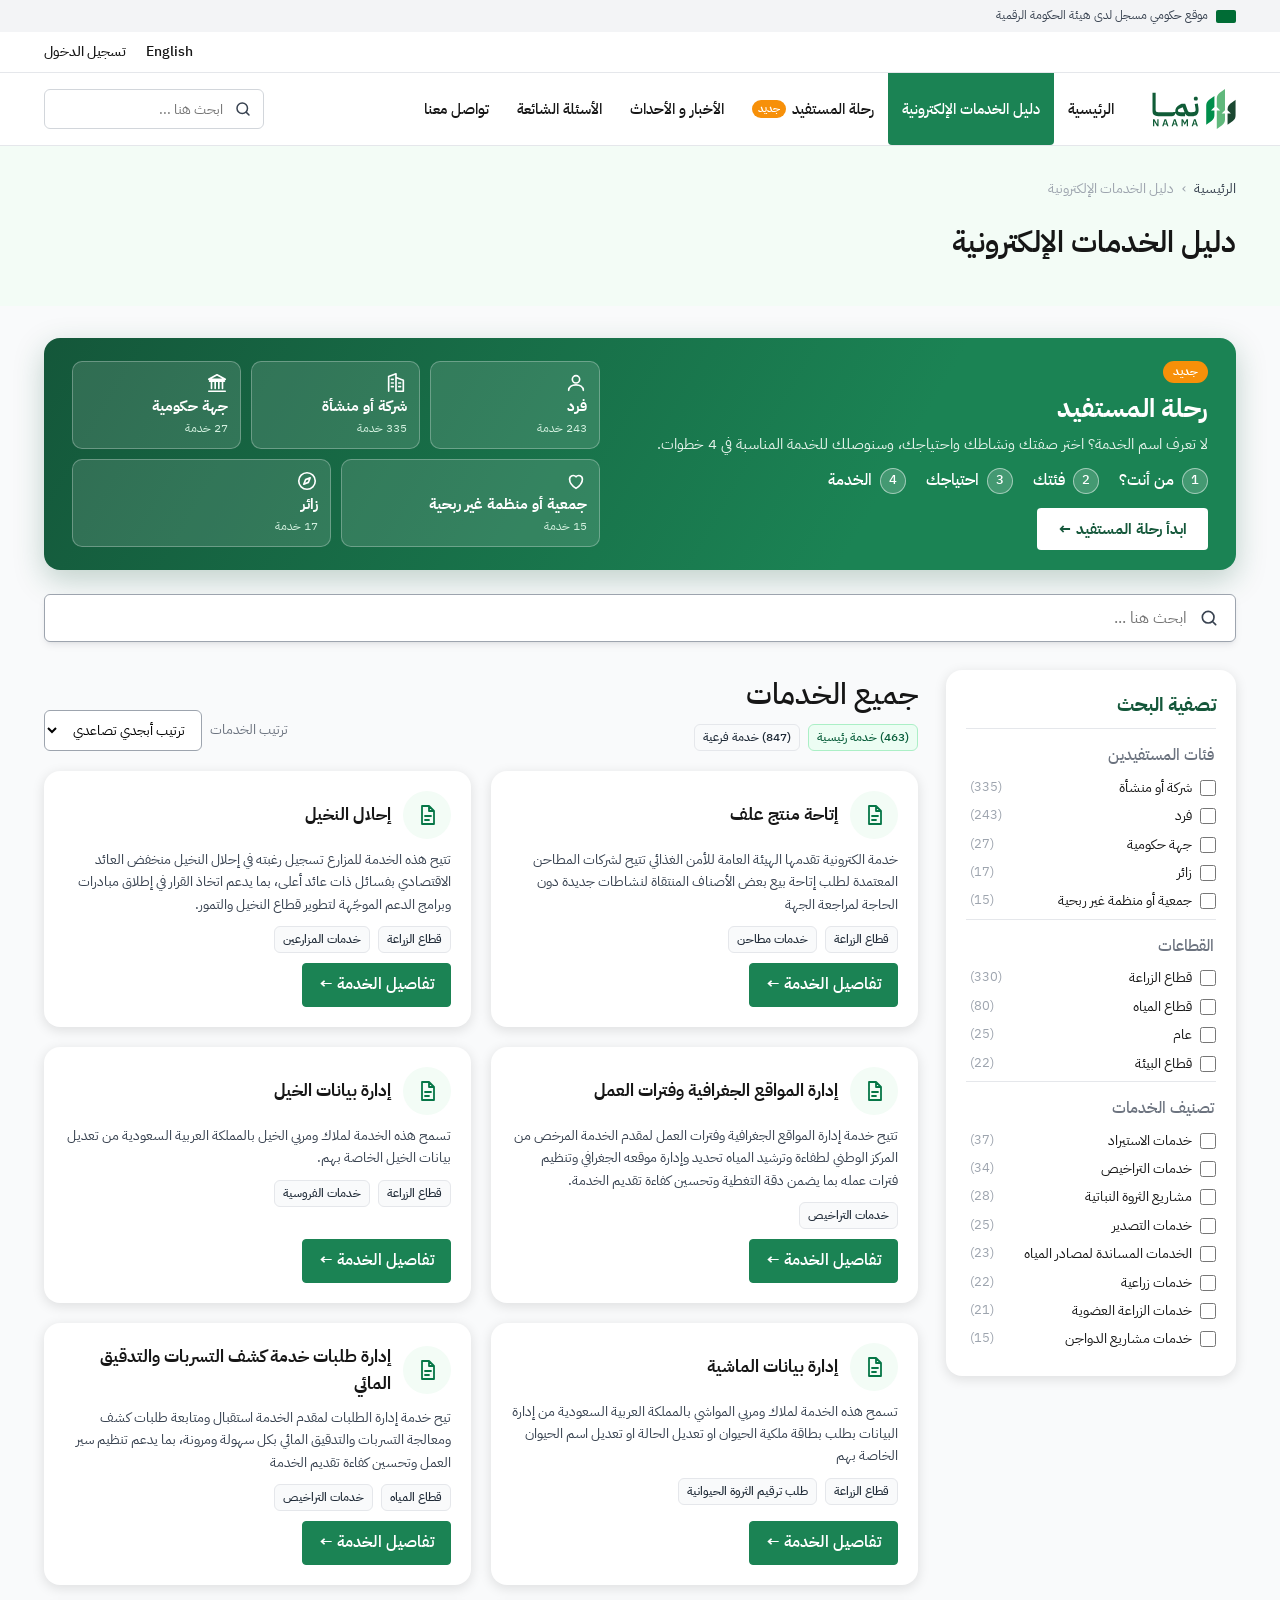
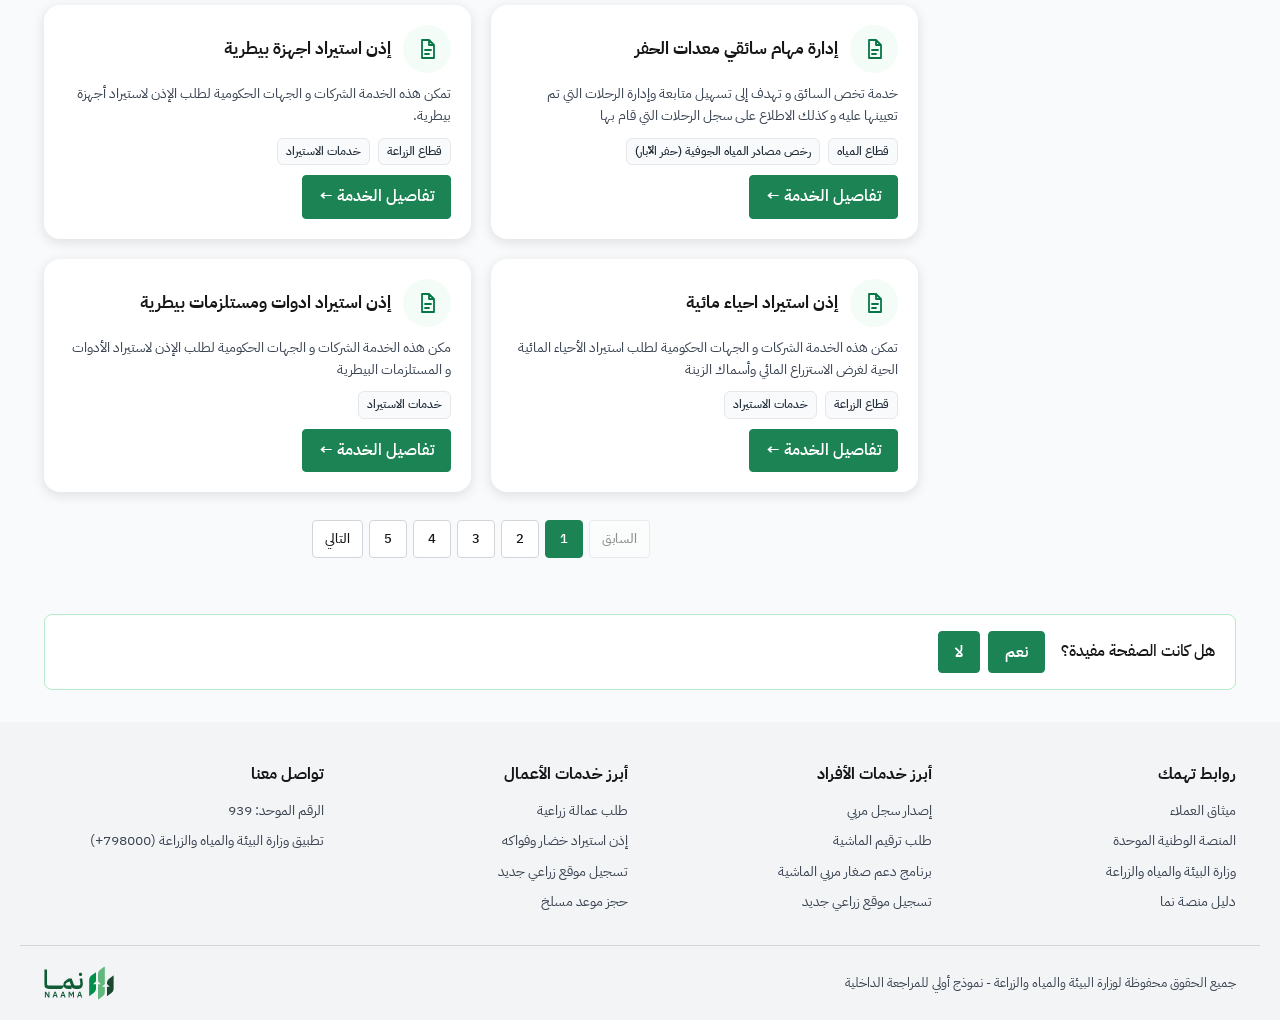
==== journeys/prototype/index.html @ 96208675 "feat: Naama beneficiary journeys prototype with services guide home page Builds beneficiary journeys" ====
<!DOCTYPE html>
<html lang="ar" dir="rtl">
<head>
  <meta charset="UTF-8">
  <meta name="viewport" content="width=device-width, initial-scale=1.0">
  <title>نما | دليل الخدمات الإلكترونية</title>
  <link rel="preconnect" href="https://fonts.googleapis.com">
  <link rel="preconnect" href="https://fonts.gstatic.com" crossorigin>
  <link rel="stylesheet" href="https://fonts.googleapis.com/css2?family=IBM+Plex+Sans+Arabic:wght@400;500;600;700&display=swap">
  <link rel="stylesheet" href="styles.css">
</head>
<body data-page="guide" class="guide-page">
  <header id="site-header"></header>

  <section class="page-header">
    <div class="container">
      <nav class="breadcrumb" aria-label="مسار التنقل">
        <a href="https://naama.sa" target="_blank" rel="noopener noreferrer">الرئيسية</a>
        <span class="sep">›</span>
        <a href="index.html" aria-current="page">دليل الخدمات الإلكترونية</a>
      </nav>
      <h1>دليل الخدمات الإلكترونية</h1>
    </div>
  </section>

  <main class="container main-content">
    <section class="journey-banner" aria-labelledby="journey-banner-title">
      <div class="journey-banner-text">
        <span class="journey-banner-tag">جديد</span>
        <h2 id="journey-banner-title">رحلة المستفيد</h2>
        <p>لا تعرف اسم الخدمة؟ اختر صفتك ونشاطك واحتياجك، وسنوصلك للخدمة المناسبة في 4 خطوات.</p>
        <ol class="journey-steps">
          <li><span>1</span>من أنت؟</li>
          <li><span>2</span>فئتك</li>
          <li><span>3</span>احتياجك</li>
          <li><span>4</span>الخدمة</li>
        </ol>
        <a class="btn btn-white" href="journey.html">ابدأ رحلة المستفيد ←</a>
      </div>
      <nav id="journey-types" class="journey-types" aria-label="ابدأ الرحلة حسب نوع المستفيد"></nav>
    </section>

    <div class="search-holder">
      <svg class="search-icon" viewBox="0 0 24 24" aria-hidden="true">
        <circle cx="11" cy="11" r="7"></circle><path d="M20 20l-3.5-3.5"></path>
      </svg>
      <input id="guide-search" type="search" autocomplete="off" placeholder="ابحث هنا ..." aria-label="ابحث في الخدمات">
    </div>

    <div class="guide-layout">
      <aside class="filters" aria-labelledby="filters-title">
        <div class="filters-head">
          <h2 id="filters-title">تصفية البحث</h2>
          <button id="clear-filters" class="link-button" type="button" hidden>مسح التصفية</button>
        </div>
        <div id="filter-groups"></div>
      </aside>

      <section class="guide-results" aria-live="polite">
        <div class="results-head">
          <div>
            <h2>جميع الخدمات</h2>
            <div id="results-count" class="service-meta"></div>
          </div>
          <label class="sort-control">
            <span>ترتيب الخدمات</span>
            <select id="sort-select" class="form-control">
              <option value="az">ترتيب أبجدي تصاعدي</option>
              <option value="za">ترتيب أبجدي تنازلي</option>
            </select>
          </label>
        </div>
        <div id="guide-list" class="guide-list"></div>
        <nav id="pagination" class="pagination" aria-label="ترقيم الصفحات"></nav>
      </section>
    </div>
  </main>

  <footer id="site-footer" class="site-footer"></footer>

  <script src="layout.js"></script>
  <script src="dom.js"></script>
  <script src="data.js"></script>
  <script src="guide.js"></script>
</body>
</html>
---- journeys/prototype/styles.css ----
/* ألوان وخطوط مأخوذة من متغيرات منصة نما (naama.sa) */
:root {
  --primary: #1b8354;
  --primary-dark: #14573a;
  --primary-icon: #067647;
  --primary-25: #f7fdf9;
  --primary-50: #f3fcf6;
  --success-50: #ecfdf3;
  --success-200: #abefc6;
  --success-800: #085d3a;
  --text-default: #161616;
  --text-paragraph: #384250;
  --text-secondary: #6c737f;
  --text-muted: #9da4ae;
  --neutral-25: #f9fafb;
  --neutral-100: #f3f4f6;
  --neutral-200: #e5e7eb;
  --neutral-300: #d2d6db;
  --neutral-800: #1f2a37;
  --card-shadow: 0 3px 12px 1px rgba(0, 0, 0, .1);
  --input-shadow: 0 4px 8px -2px rgba(16, 24, 40, .1), 0 2px 4px -2px rgba(16, 24, 40, .06);
  --font: "IBM Plex Sans Arabic", "Segoe UI", Tahoma, sans-serif;
}

* { box-sizing: border-box; }

body {
  margin: 0;
  font-family: var(--font);
  font-size: 16px;
  background: var(--neutral-25);
  color: var(--text-default);
  line-height: 1.6;
}

button, input, select { font-family: inherit; }

.container { max-width: 1240px; margin: 0 auto; padding: 0 24px; }

/* ---------- الشريط العلوي ---------- */
.gov-stamp { background: var(--neutral-100); font-size: 12px; color: var(--text-paragraph); }
.gov-stamp-inner { display: flex; align-items: center; gap: 8px; min-height: 32px; }
.gov-stamp .flag { width: 20px; height: 13px; border-radius: 2px; background: #006c35; }
.top-bar { background: #fff; border-bottom: 1px solid var(--neutral-200); font-size: 14px; }
.top-bar-inner { display: flex; justify-content: flex-end; gap: 20px; min-height: 40px; align-items: center; }
.top-bar a { color: var(--text-default); text-decoration: none; font-weight: 500; }
.top-bar a:hover { color: var(--primary); }
.site-header { background: #fff; border-bottom: 1px solid var(--neutral-200); }
.header-inner { display: flex; align-items: stretch; gap: 24px; min-height: 72px; }
.nav-new {
  margin-inline-start: 6px; padding: 0 6px; border-radius: 10px; font-size: 11px; font-weight: 600;
  background: #f79009; color: #fff;
}
.header-search { position: relative; margin-inline-start: auto; align-self: center; width: 220px; }
.header-search input {
  width: 100%; height: 40px; border: 1px solid var(--neutral-300); border-radius: 6px;
  padding: 0 40px 0 12px; font-size: 14px; outline: none; background: #fff;
}
.header-search input:focus { border-color: var(--primary); }
.header-search .search-icon { right: 12px; width: 18px; height: 18px; }
.brand { display: flex; align-items: center; }
.brand img { display: block; height: 40px; width: auto; }
.main-nav { display: flex; align-items: stretch; flex-wrap: wrap; }
.main-nav a {
  display: flex; align-items: center; padding: 0 14px; color: var(--text-default);
  text-decoration: none; font-size: 15px; font-weight: 500;
}
.main-nav a:hover { color: var(--primary); }
.main-nav a.active { background: var(--primary); color: #fff; border-radius: 0 0 4px 4px; }

/* ---------- ترويسة الصفحة ---------- */
.page-header { background: var(--primary-50); padding: 32px 0 36px; }
.breadcrumb { display: flex; flex-wrap: wrap; gap: 8px; font-size: 14px; color: var(--text-muted); margin-bottom: 18px; }
.breadcrumb a { color: var(--text-paragraph); text-decoration: none; }
.breadcrumb a:last-child { color: var(--text-muted); }
.breadcrumb a:hover { color: var(--primary); }
.breadcrumb .sep { color: var(--text-muted); }
.step-label { margin: 0; color: var(--primary); font-weight: 600; font-size: 14px; }
.page-header h1 { margin: 4px 0; font-size: 30px; font-weight: 600; color: var(--text-default); }
.step-hint { margin: 0; color: var(--text-secondary); }

/* ---------- البحث ---------- */
.main-content { padding-top: 32px; padding-bottom: 48px; }
.search-holder {
  position: relative; background: #fff; border: 1px solid var(--text-muted); border-radius: 6px;
  box-shadow: var(--input-shadow);
}
.search-holder:focus-within { border-color: var(--primary); }
.search-icon {
  position: absolute; top: 50%; right: 16px; width: 20px; height: 20px; transform: translateY(-50%);
  fill: none; stroke: var(--text-paragraph); stroke-width: 2; stroke-linecap: round;
}
.search-holder input {
  width: 100%; height: 46px; border: 0; background: transparent; padding: 0 48px 0 16px;
  font-size: 16px; color: var(--text-default); outline: none;
}
.search-summary { margin: 10px 0 0; color: var(--text-secondary); font-size: 14px; }
.search-summary:empty { display: none; }

.toolbar { display: flex; justify-content: flex-end; align-items: center; margin: 20px 0 24px; }

/* ---------- الأزرار ---------- */
.btn {
  display: inline-flex; align-items: center; gap: 6px; border: 1px solid transparent; border-radius: 4px;
  padding: 8px 16px; font-size: 14px; font-weight: 500; cursor: pointer; text-decoration: none;
}
.btn[hidden] { display: none; }
.btn-light { background: var(--neutral-100); color: var(--text-default); }
.btn-light:hover { background: var(--neutral-200); }
.btn-primary { background: var(--primary); border-color: var(--primary); color: #fff; font-size: 16px; font-weight: 600; }
.btn-primary:hover { background: var(--primary-dark); border-color: var(--primary-dark); }

/* ---------- بطاقات الاختيار ---------- */
.card-grid { display: grid; grid-template-columns: repeat(auto-fill, minmax(250px, 1fr)); gap: 24px; }
/* خمس بطاقات في السطر على الشاشات العريضة، وتلتف تلقائيًا على الشاشات الصغيرة. */
@media (min-width: 900px) {
  .grid-5 { grid-template-columns: repeat(5, minmax(0, 1fr)); gap: 16px; }
}
.choice-card {
  background: #fff; border-radius: 16px; padding: 20px; box-shadow: var(--card-shadow);
  display: flex; flex-direction: column; align-items: flex-start; gap: 10px;
  color: inherit; text-decoration: none; transition: transform .15s, box-shadow .15s;
  border: 1px solid transparent;
}
.choice-card:hover, .choice-card:focus-visible {
  transform: translateY(-3px); border-color: var(--primary); outline: none;
  box-shadow: 0 8px 24px rgba(27, 131, 84, .18);
}
.choice-card.general { background: var(--primary-25); }
.icon-circle {
  width: 48px; height: 48px; border-radius: 50%; background: var(--primary-50); color: var(--primary-icon);
  display: grid; place-items: center; flex-shrink: 0;
}
.icon-circle svg { width: 24px; height: 24px; fill: none; stroke: currentColor; stroke-width: 1.8; stroke-linecap: round; stroke-linejoin: round; }
.choice-card .title { font-size: 18px; font-weight: 700; color: var(--text-default); }
.choice-card .crumb { color: var(--text-secondary); font-size: 12px; }

/* ---------- الشارات ---------- */
.badge {
  display: inline-block; font-size: 12px; font-weight: 500; padding: 3px 8px; border-radius: 6px;
  background: var(--neutral-25); border: 1px solid var(--neutral-200); color: var(--neutral-800);
}
.badge-success { background: var(--success-50); border-color: var(--success-200); color: var(--success-800); }
/* ---------- بطاقات الخدمات ---------- */
.service-list { display: grid; grid-template-columns: repeat(auto-fill, minmax(360px, 1fr)); gap: 24px; }
.service-card {
  background: #fff; border-radius: 16px; padding: 20px; box-shadow: var(--card-shadow);
  display: flex; flex-direction: column; gap: 10px;
}
.service-card h3 { margin: 4px 0 0; font-size: 18px; font-weight: 700; color: var(--text-default); }
.service-card .desc {
  margin: 0; color: var(--text-paragraph); font-size: 14px;
  display: -webkit-box; -webkit-line-clamp: 3; -webkit-box-orient: vertical; overflow: hidden;
}
.service-meta { display: flex; flex-wrap: wrap; gap: 8px; }
.paths { font-size: 13px; color: var(--text-secondary); }
.paths a { color: var(--primary); }
.service-buttons { display: flex; flex-wrap: wrap; gap: 8px; margin-top: auto; padding-top: 4px; }
.btn-outline { background: #fff; border-color: var(--primary); color: var(--primary); font-weight: 600; }
.btn-outline:hover { background: var(--primary-50); }
.selected-action { display: flex; flex-direction: column; gap: 8px; margin-top: 10px; }
.selected-action:empty { display: none; }
.selected-action-name { font-size: 13px; color: var(--text-secondary); }

.actions-title { font-size: 14px; font-weight: 600; color: var(--text-paragraph); margin-top: 4px; }
.actions { display: flex; flex-wrap: wrap; gap: 8px; }
.stage-button {
  border: 1px solid var(--primary); background: #fff; color: var(--primary); border-radius: 4px;
  padding: 6px 14px; font-size: 14px; font-weight: 600; cursor: pointer;
}
.stage-button:hover { background: var(--primary-50); }
.stage-button[aria-pressed="true"] { background: var(--primary); color: #fff; }
.operations-area { display: flex; flex-direction: column; gap: 8px; border-top: 1px dashed var(--neutral-300); padding-top: 10px; }
.operations-area:empty { display: none; }
.action-chip {
  display: inline-block; border: 1px solid var(--success-200); background: var(--success-50); color: var(--success-800);
  border-radius: 6px; padding: 5px 12px; font-size: 14px; font-weight: 500; text-decoration: none;
}
.action-chip { font-family: inherit; cursor: pointer; }
.action-chip:hover, .action-chip[aria-pressed="true"] { background: var(--primary); border-color: var(--primary); color: #fff; }

/* ---------- نافذة الأهلية والرسوم ---------- */
.modal {
  width: min(640px, calc(100% - 32px)); max-height: calc(100vh - 48px); padding: 0; border: none;
  border-radius: 16px; box-shadow: var(--card-shadow); font-family: var(--font); color: var(--text-default);
}
.modal::backdrop { background: rgba(31, 42, 55, .55); }
.modal h2 { margin: 0; font-size: 20px; font-weight: 700; }
.modal-header {
  display: flex; justify-content: space-between; align-items: flex-start; gap: 16px;
  padding: 20px 24px; background: var(--primary-50); border-bottom: 1px solid var(--neutral-200);
}
.modal-header .hint { margin: 4px 0 0; }
.modal-subtitle { margin: 4px 0 0; font-size: 14px; font-weight: 600; color: var(--primary-dark); }
.modal-close {
  border: none; background: transparent; font-size: 26px; line-height: 1; cursor: pointer; color: var(--text-secondary);
}
.modal-body { padding: 8px 24px 24px; display: flex; flex-direction: column; gap: 12px; }
.modal-section-title { margin: 12px 0 0; font-size: 16px; font-weight: 700; color: var(--primary-dark); }
.fee-text { margin: 0; color: var(--text-paragraph); }
.hint { margin: 0; font-size: 13px; color: var(--text-secondary); }
.fee-calculator { display: grid; gap: 12px; }
.form-field { display: grid; gap: 6px; font-size: 14px; font-weight: 500; }
.form-field[hidden] { display: none; }
.form-control {
  font: inherit; padding: 8px 12px; border: 1px solid var(--text-muted); border-radius: 6px; background: #fff;
}
.form-control:focus { outline: 2px solid var(--primary); outline-offset: 1px; }
.question { border: 1px solid var(--neutral-200); border-radius: 8px; padding: 12px 16px; margin: 0; }
.question legend { padding: 0 4px; font-size: 15px; font-weight: 500; }
.question-options { display: flex; gap: 24px; margin-top: 8px; }
.radio-option { display: inline-flex; align-items: center; gap: 6px; cursor: pointer; }
.radio-option input { accent-color: var(--primary); width: 18px; height: 18px; }
.modal-actions { display: flex; gap: 8px; margin-top: 4px; }
.result-area:empty { display: none; }
.result-box { border-radius: 8px; padding: 16px; display: flex; flex-direction: column; gap: 8px; border: 1px solid; }
.result-box p, .result-box ul { margin: 0; }
.result-box.success { background: var(--success-50); border-color: var(--success-200); color: var(--success-800); }
.result-box.success .btn { align-self: flex-start; }
.result-box.error { background: #fef3f2; border-color: #fecdca; color: #912018; }
.result-box.error ul { padding-inline-start: 20px; }
.fixed-message { font-weight: 700; }

/* ---------- نتائج البحث وحالات أخرى ---------- */
.result-section-title { font-size: 19px; font-weight: 700; color: var(--primary-dark); margin: 8px 0 16px; }
.result-section-title:not(:first-child) { margin-top: 32px; }
.empty {
  background: var(--neutral-25); border: 1px dashed var(--neutral-300); border-radius: 16px;
  padding: 32px; text-align: center; color: var(--text-secondary);
}

/* ---------- مدخل رحلة المستفيد في صفحة الدليل ---------- */
.journey-banner {
  display: grid; grid-template-columns: minmax(0, 1.1fr) minmax(0, 1fr); gap: 28px; align-items: center;
  margin-bottom: 24px; padding: 20px 28px; border-radius: 16px; color: #fff;
  background: linear-gradient(120deg, var(--primary-dark), var(--primary) 70%);
  box-shadow: 0 10px 30px rgba(20, 87, 58, .25);
}
.journey-banner h2 { margin: 4px 0 2px; font-size: 26px; font-weight: 700; }
.journey-banner p { margin: 0 0 12px; color: #e6f4ec; font-size: 15px; }
.journey-banner-tag { display: inline-block; padding: 1px 10px; border-radius: 12px; background: #f79009; font-size: 12px; font-weight: 600; }
.journey-steps { list-style: none; display: flex; flex-wrap: wrap; gap: 8px 20px; padding: 0; margin: 0 0 14px; font-weight: 500; }
.journey-steps li { display: flex; align-items: center; gap: 8px; }
.journey-steps span {
  width: 26px; height: 26px; border-radius: 50%; display: grid; place-items: center;
  background: rgba(255, 255, 255, .18); border: 1px solid rgba(255, 255, 255, .5); font-size: 13px;
}
.btn-white { background: #fff; color: var(--primary-dark); font-size: 15px; font-weight: 700; padding: 8px 20px; }
.btn-white:hover { background: var(--primary-50); }
/* ستة أعمدة: الثلاثة الأولى تأخذ عمودين والأخيرتان ثلاثة، فتتطابق حواف الصفين. */
.journey-types { display: grid; grid-template-columns: repeat(6, minmax(0, 1fr)); gap: 10px; }
.journey-type:nth-child(-n+3) { grid-column: span 2; }
.journey-type:nth-child(n+4) { grid-column: span 3; }
.journey-type {
  display: flex; flex-direction: column; gap: 2px; padding: 10px 12px; border-radius: 10px; text-decoration: none; color: #fff;
  background: rgba(255, 255, 255, .12); border: 1px solid rgba(255, 255, 255, .28); transition: background .15s, transform .15s;
}
.journey-type:hover, .journey-type:focus-visible { background: rgba(255, 255, 255, .24); transform: translateY(-2px); outline: none; }
.journey-type svg { width: 22px; height: 22px; fill: none; stroke: currentColor; stroke-width: 1.8; stroke-linecap: round; stroke-linejoin: round; }
.journey-type .title { font-weight: 700; font-size: 15px; line-height: 1.4; }
.journey-type .count { font-size: 12px; color: #d3f0df; }

/* ---------- صفحة الدليل: التصفية والنتائج ---------- */
.guide-layout { display: grid; grid-template-columns: 290px minmax(0, 1fr); gap: 28px; margin-top: 28px; align-items: start; }
.filters { background: #fff; border-radius: 16px; padding: 20px; box-shadow: var(--card-shadow); }
.filters-head { display: flex; justify-content: space-between; align-items: center; margin-bottom: 8px; }
.filters h2 { margin: 0; font-size: 19.2px; font-weight: 700; color: var(--primary-dark); }
.link-button { border: none; background: none; color: var(--primary); cursor: pointer; font-size: 14px; font-weight: 600; }
.link-button[hidden] { display: none; }
.filter-group { border: none; border-top: 1px solid var(--neutral-200); margin: 0; padding: 14px 0 6px; }
.filter-group legend { float: right; width: 100%; margin-bottom: 8px; font-weight: 500; color: var(--text-secondary); }
.filter-options { clear: both; max-height: 220px; overflow-y: auto; display: grid; gap: 6px; padding-inline-end: 4px; }
.filter-option { display: flex; align-items: flex-start; gap: 8px; font-size: 14px; cursor: pointer; }
.filter-option input { accent-color: var(--primary); width: 16px; height: 16px; margin: 3px 0 0; flex-shrink: 0; }
.filter-label { flex: 1; }
.filter-count { color: var(--text-muted); font-size: 13px; }
.results-head { display: flex; justify-content: space-between; align-items: flex-end; gap: 16px; flex-wrap: wrap; margin-bottom: 20px; }
.results-head h2 { margin: 0 0 6px; font-size: 30px; font-weight: 500; }
.sort-control { display: flex; align-items: center; gap: 8px; font-size: 14px; color: var(--text-secondary); }
.guide-list { display: grid; grid-template-columns: repeat(2, minmax(0, 1fr)); gap: 20px; }
.guide-card {
  background: #fff; border-radius: 16px; padding: 20px; box-shadow: var(--card-shadow);
  display: flex; flex-direction: column; gap: 10px;
}
.guide-card-head { display: flex; align-items: center; gap: 12px; }
.guide-card h3 { margin: 0; font-size: 17px; font-weight: 700; }
.guide-card .desc {
  margin: 0; color: var(--text-paragraph); font-size: 14px;
  display: -webkit-box; -webkit-line-clamp: 3; -webkit-box-orient: vertical; overflow: hidden;
}
.guide-card-button { align-self: flex-start; margin-top: auto; }
.pagination { display: flex; justify-content: center; flex-wrap: wrap; gap: 6px; margin-top: 28px; }
.page-button {
  min-width: 38px; height: 38px; padding: 0 12px; border-radius: 4px; border: 1px solid var(--neutral-300);
  background: #fff; color: var(--text-default); cursor: pointer; font-weight: 500;
}
.page-button:hover:not(:disabled) { border-color: var(--primary); color: var(--primary); }
.page-button.current { background: var(--primary); border-color: var(--primary); color: #fff; }
.page-button:disabled { opacity: .45; cursor: default; }

/* ---------- التقييم والتذييل ---------- */
.page-feedback { padding-bottom: 32px; }
.feedback-box {
  display: flex; align-items: center; flex-wrap: wrap; gap: 16px; padding: 16px 20px;
  background: #fff; border: 1px solid #b8eacb; border-radius: 8px; font-weight: 500;
}
.feedback-actions { display: flex; gap: 8px; }
.feedback-actions[hidden], .feedback-thanks[hidden] { display: none; }
.feedback-thanks { color: var(--success-800); }
.site-footer { background: var(--neutral-25); padding-top: 8px; }
.footer-main { background: var(--neutral-100); padding: 40px 0 0; font-size: 14px; color: var(--text-paragraph); }
.footer-grid { display: grid; grid-template-columns: repeat(4, minmax(0, 1fr)); gap: 24px; }
.footer-col h2 { margin: 0 0 12px; font-size: 16px; font-weight: 700; color: var(--text-default); }
.footer-col ul { list-style: none; margin: 0; padding: 0; display: grid; gap: 8px; }
.footer-col a { color: var(--text-paragraph); text-decoration: none; }
.footer-col a:hover { color: var(--primary); text-decoration: underline; }
.footer-col p { margin: 0 0 8px; }
.footer-bottom {
  display: flex; justify-content: space-between; align-items: center; gap: 16px; flex-wrap: wrap;
  margin-top: 32px; padding: 20px 24px; border-top: 1px solid var(--neutral-300); font-size: 13px;
}

@media (max-width: 1000px) {
  .journey-banner, .guide-layout { grid-template-columns: 1fr; }
  .guide-list { grid-template-columns: 1fr; }
  .footer-grid { grid-template-columns: repeat(2, minmax(0, 1fr)); }
  .header-search { display: none; }
}

@media (max-width: 760px) {
  .header-inner { flex-wrap: wrap; }
  .main-nav a:not(.active) { display: none; }
  .service-list { grid-template-columns: 1fr; }
  .footer-grid { grid-template-columns: 1fr; }
}
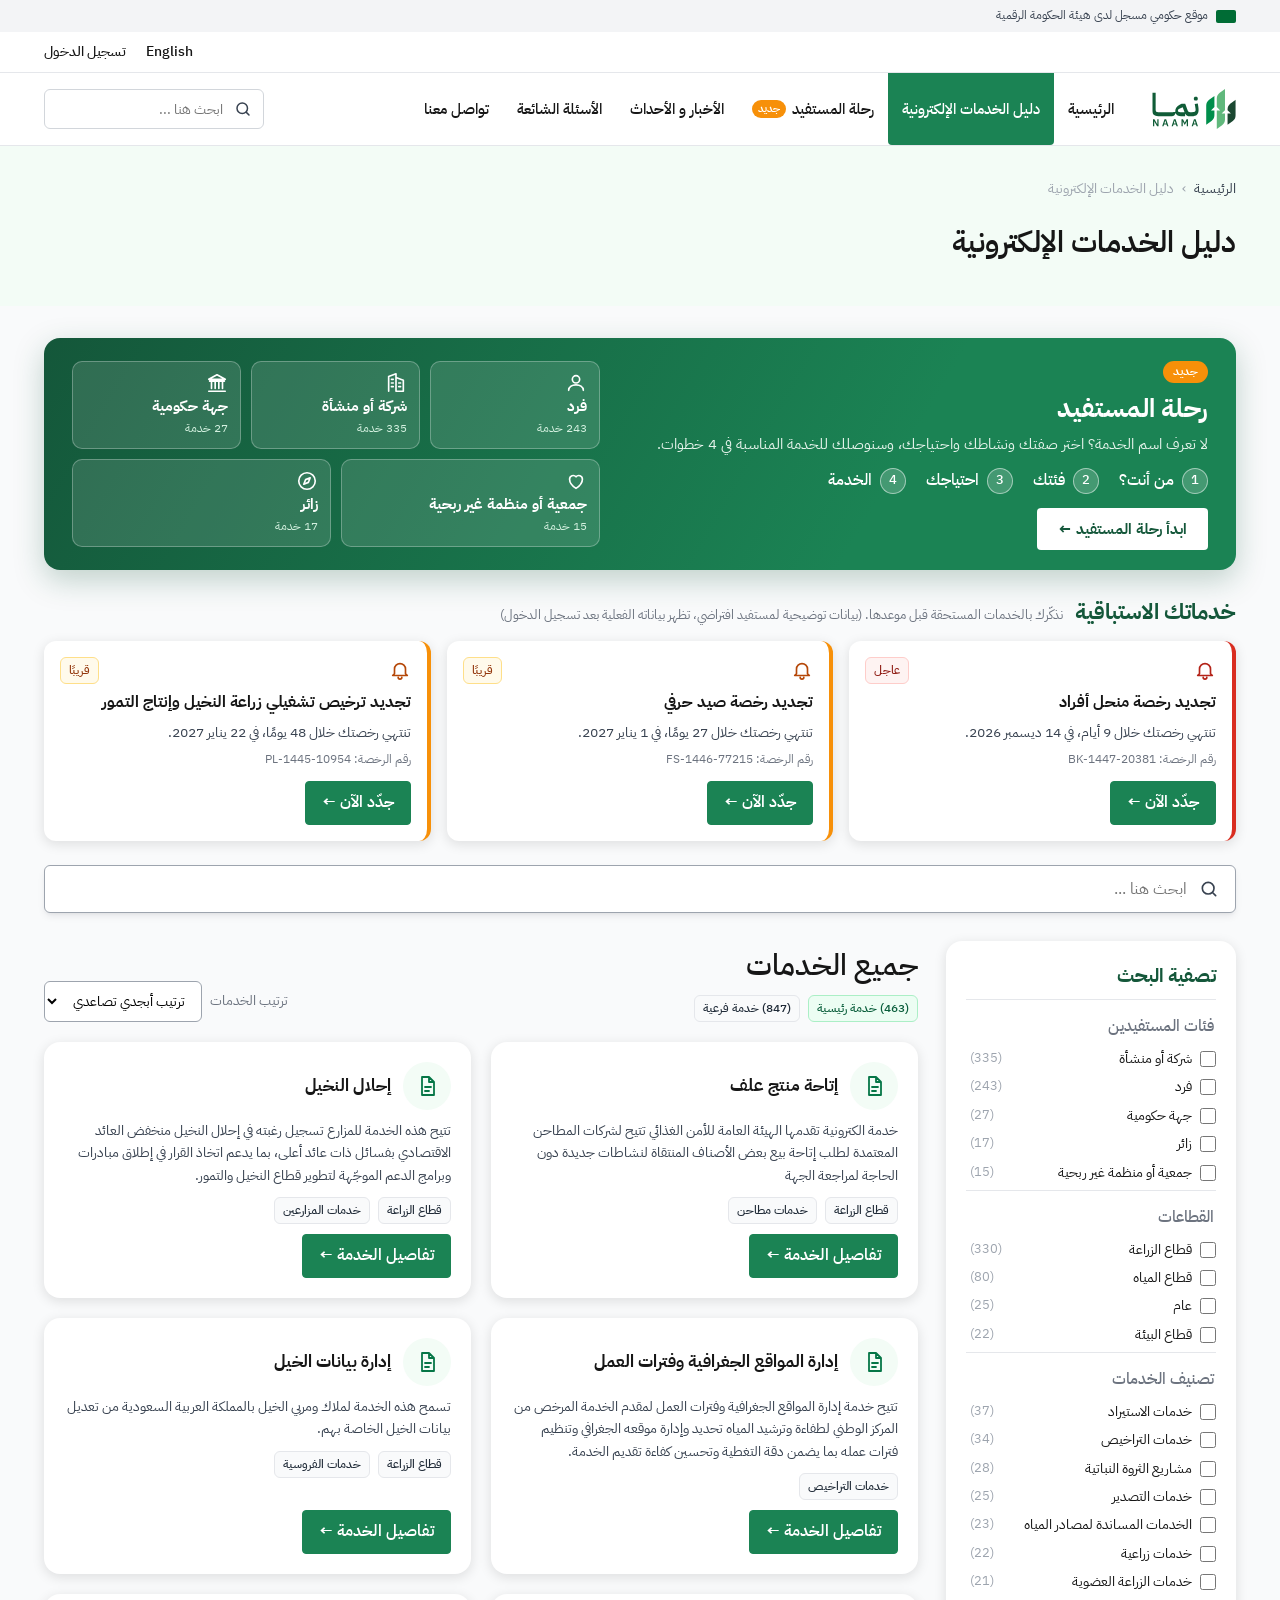
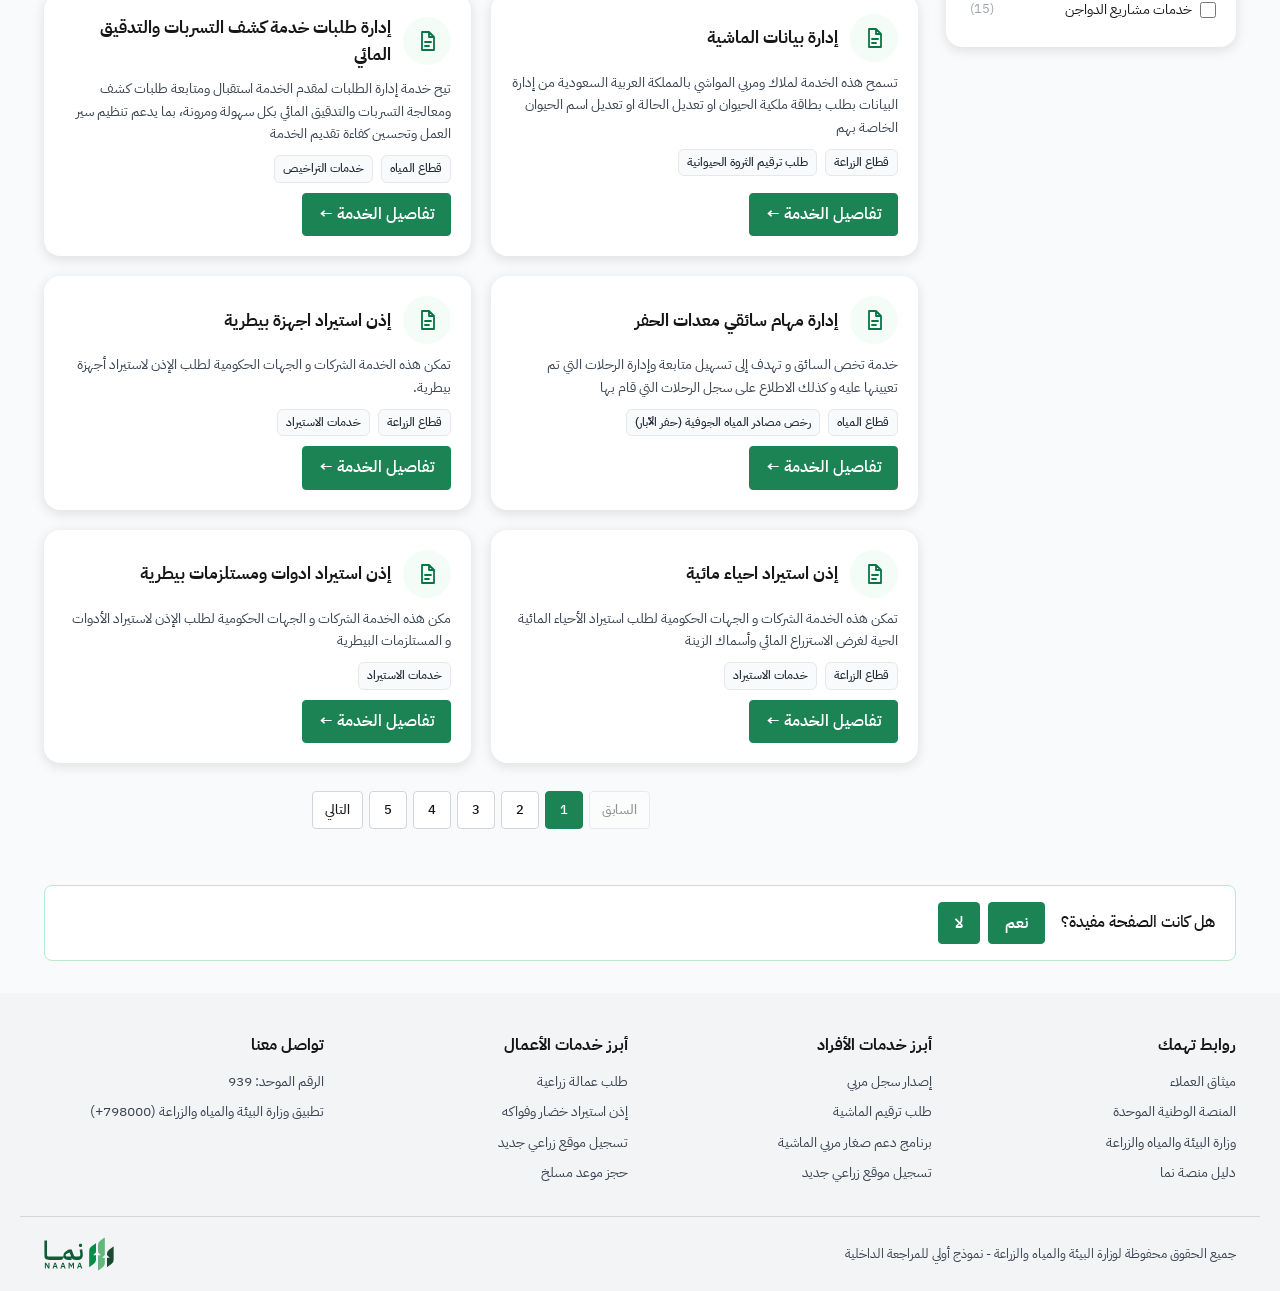
==== commit c492b2f4: "feat: add proactive renewal reminders to services guide home page Shows sample expiring licenses wit" ====
--- a/journeys/prototype/index.html
+++ b/journeys/prototype/index.html
@@ -38,6 +38,14 @@
         <a class="btn btn-white" href="journey.html">ابدأ رحلة المستفيد ←</a>
       </div>
       <nav id="journey-types" class="journey-types" aria-label="ابدأ الرحلة حسب نوع المستفيد"></nav>
+    </section>
+
+    <section class="proactive" aria-labelledby="proactive-title">
+      <div class="proactive-head">
+        <h2 id="proactive-title">خدماتك الاستباقية</h2>
+        <span class="hint">نذكّرك بالخدمات المستحقة قبل موعدها. (بيانات توضيحية لمستفيد افتراضي، تظهر بياناته الفعلية بعد تسجيل الدخول)</span>
+      </div>
+      <div id="proactive-list" class="proactive-list"></div>
     </section>
 
     <div class="search-holder">
--- a/journeys/prototype/styles.css
+++ b/journeys/prototype/styles.css
@@ -260,6 +260,27 @@
 .journey-type .title { font-weight: 700; font-size: 15px; line-height: 1.4; }
 .journey-type .count { font-size: 12px; color: #d3f0df; }
 
+/* ---------- الخدمات الاستباقية ---------- */
+.proactive { margin-bottom: 24px; }
+.proactive[hidden] { display: none; }
+.proactive-head { display: flex; align-items: baseline; flex-wrap: wrap; gap: 4px 12px; margin-bottom: 12px; }
+.proactive-head h2 { margin: 0; font-size: 22px; font-weight: 700; color: var(--primary-dark); }
+.proactive-list { display: grid; grid-template-columns: repeat(auto-fit, minmax(260px, 1fr)); gap: 16px; }
+.proactive-card {
+  background: #fff; border-radius: 12px; padding: 16px; box-shadow: var(--card-shadow);
+  border-inline-start: 4px solid #f79009; display: flex; flex-direction: column; gap: 6px;
+}
+.proactive-card.urgent { border-inline-start-color: #d92d20; }
+.proactive-card-head { display: flex; justify-content: space-between; align-items: center; }
+.proactive-icon { width: 22px; height: 22px; fill: none; stroke: #b54708; stroke-width: 1.8; stroke-linecap: round; stroke-linejoin: round; }
+.proactive-card.urgent .proactive-icon { stroke: #b42318; }
+.proactive-card h3 { margin: 0; font-size: 16px; font-weight: 700; }
+.proactive-text { margin: 0; font-size: 14px; color: var(--text-paragraph); }
+.proactive-meta { font-size: 12px; color: var(--text-secondary); }
+.proactive-card .btn { align-self: flex-start; margin-top: 6px; }
+.badge-warning { background: #fffaeb; border-color: #fedf89; color: #93370d; }
+.badge-danger { background: #fef3f2; border-color: #fecdca; color: #912018; }
+
 /* ---------- صفحة الدليل: التصفية والنتائج ---------- */
 .guide-layout { display: grid; grid-template-columns: 290px minmax(0, 1fr); gap: 28px; margin-top: 28px; align-items: start; }
 .filters { background: #fff; border-radius: 16px; padding: 20px; box-shadow: var(--card-shadow); }
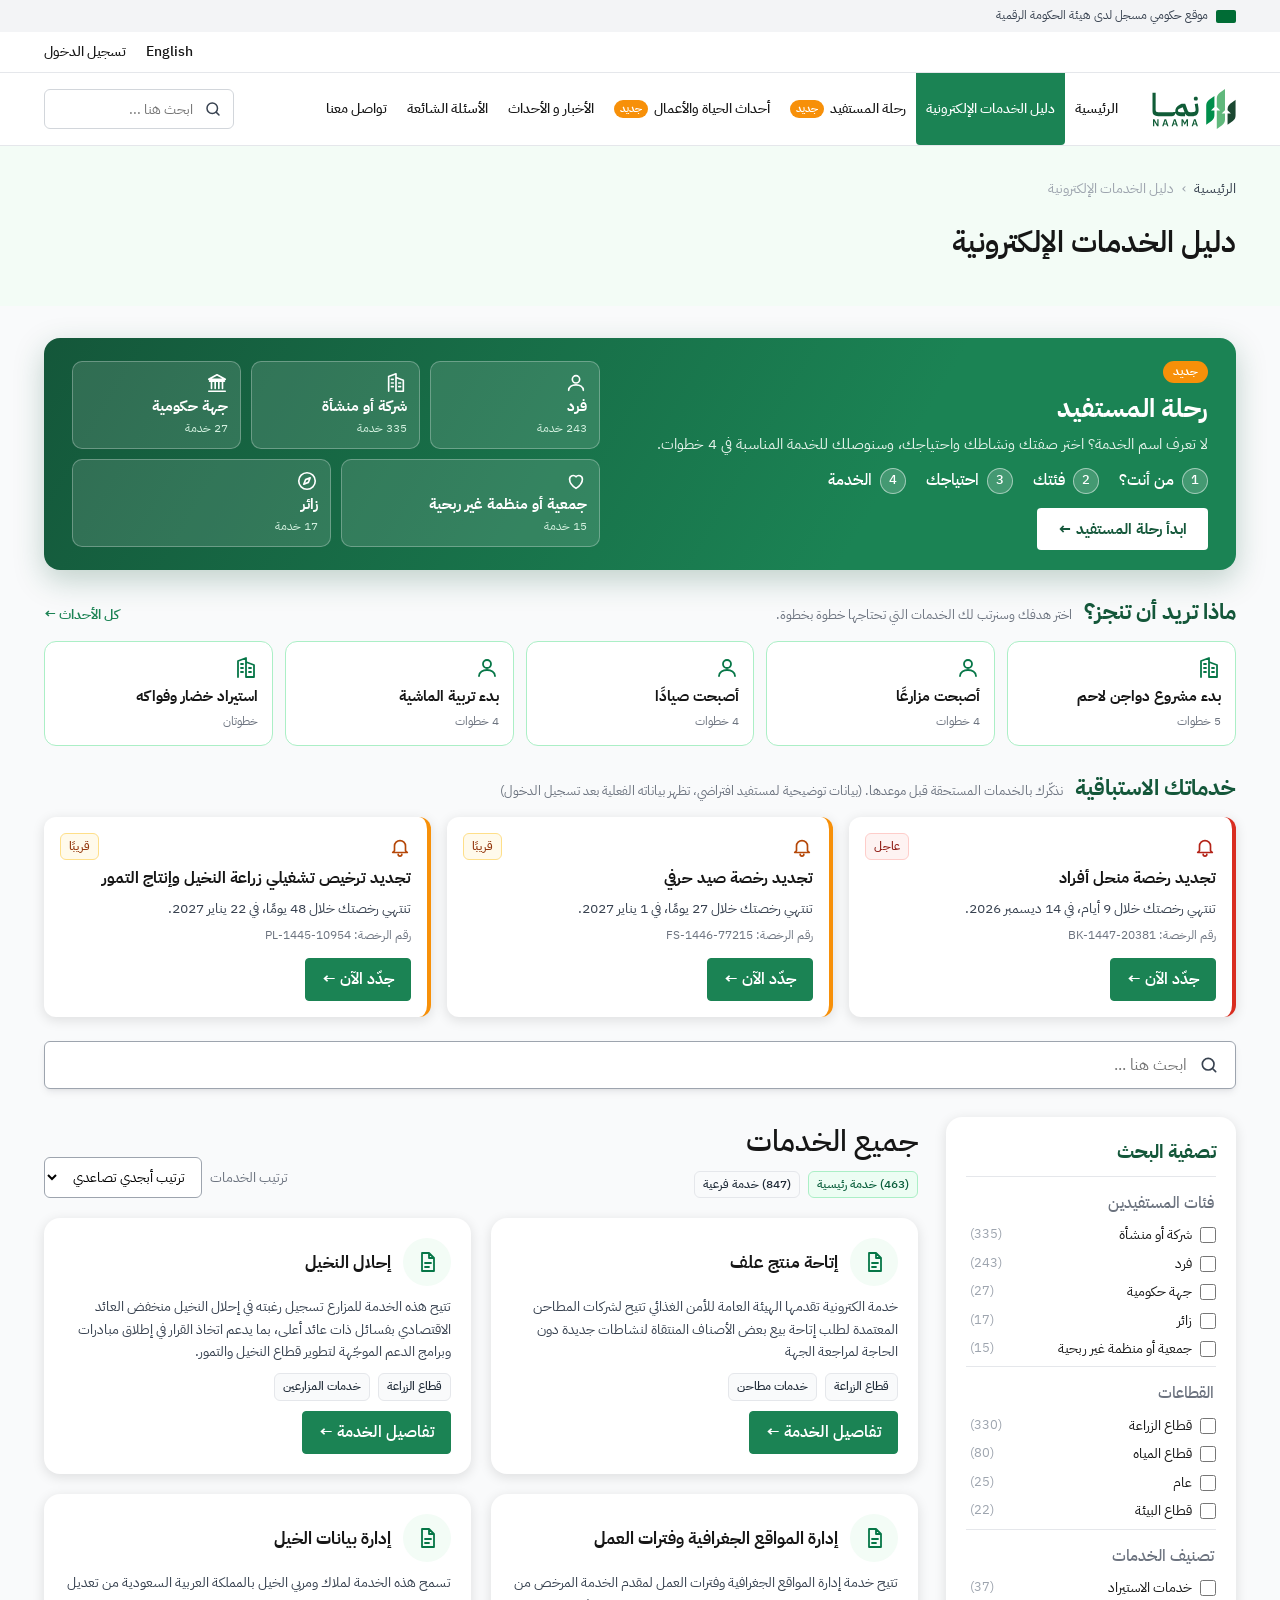
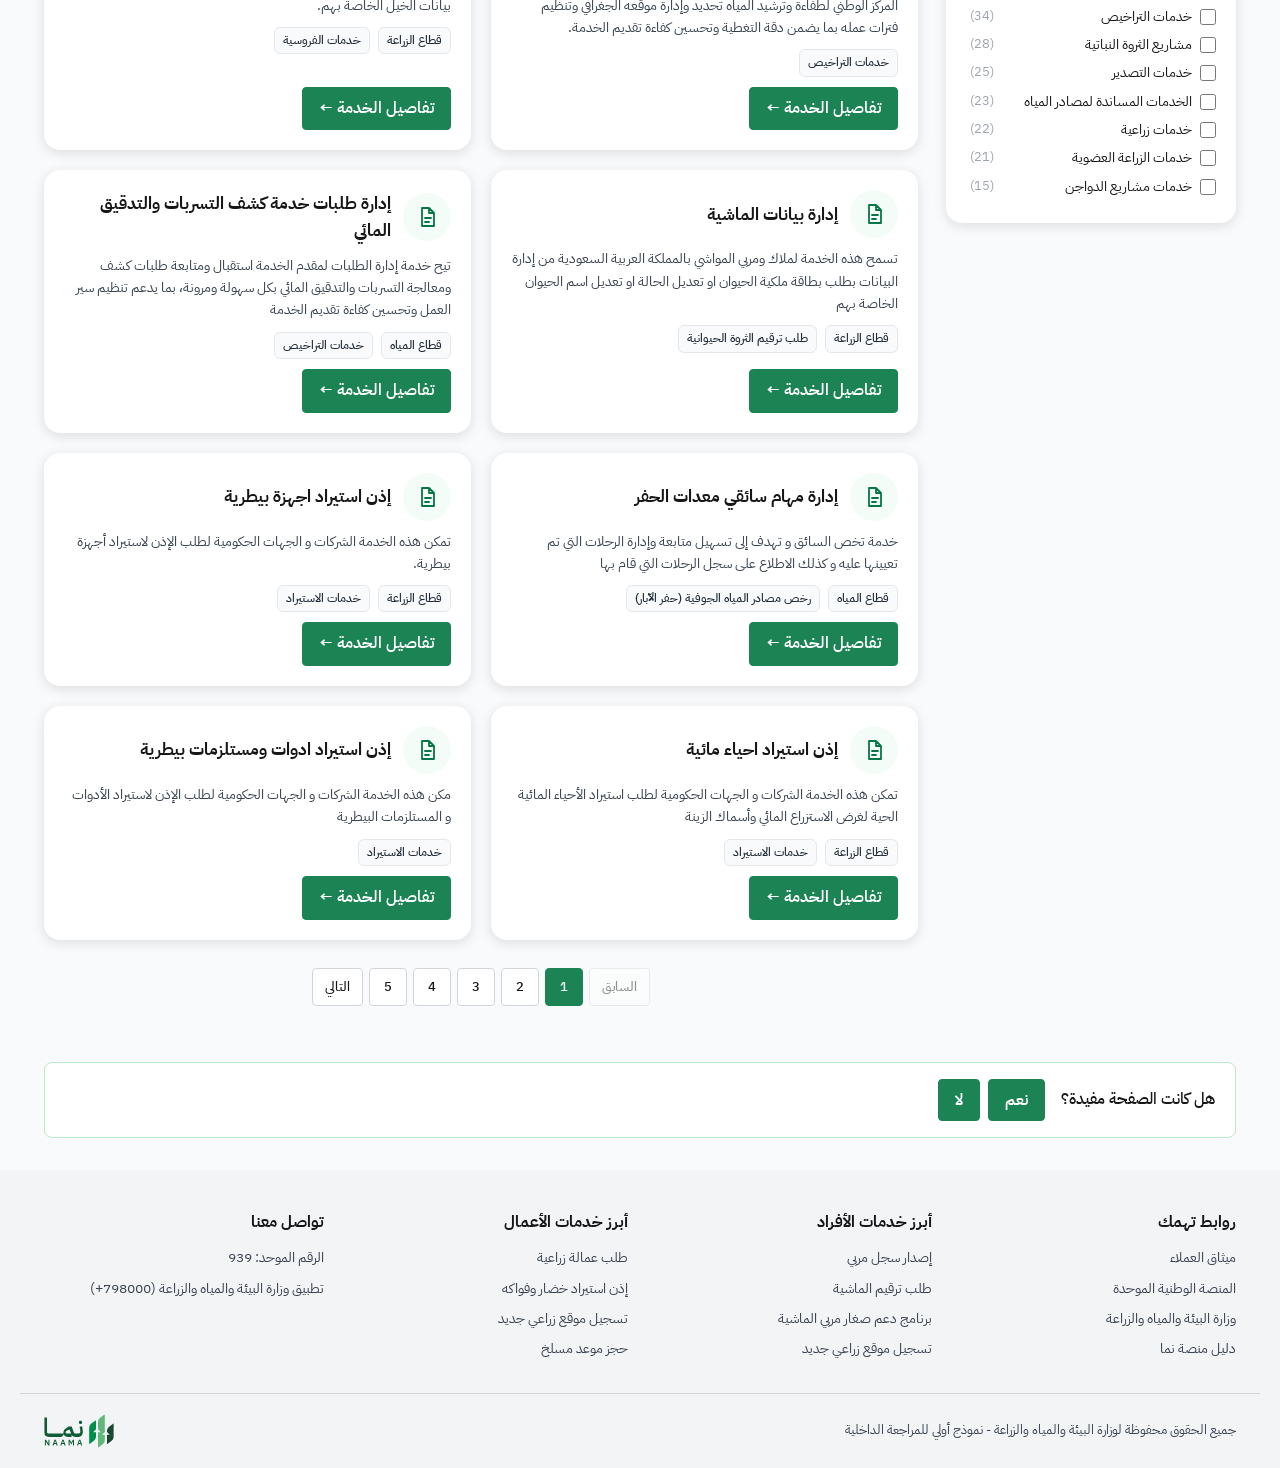
==== commit a6dde166: "feat: add life and business events journeys with step-by-step timeline Groups services into goal-bas" ====
--- a/journeys/prototype/index.html
+++ b/journeys/prototype/index.html
@@ -38,6 +38,15 @@
         <a class="btn btn-white" href="journey.html">ابدأ رحلة المستفيد ←</a>
       </div>
       <nav id="journey-types" class="journey-types" aria-label="ابدأ الرحلة حسب نوع المستفيد"></nav>
+    </section>
+
+    <section class="life-events" aria-labelledby="life-events-title">
+      <div class="proactive-head">
+        <h2 id="life-events-title">ماذا تريد أن تنجز؟</h2>
+        <span class="hint">اختر هدفك وسنرتب لك الخدمات التي تحتاجها خطوة بخطوة.</span>
+        <a class="link-button see-all" href="events.html">كل الأحداث ←</a>
+      </div>
+      <nav id="life-events-list" class="life-events-list" aria-label="أحداث الحياة والأعمال"></nav>
     </section>
 
     <section class="proactive" aria-labelledby="proactive-title">
@@ -89,6 +98,7 @@
   <script src="layout.js"></script>
   <script src="dom.js"></script>
   <script src="data.js"></script>
+  <script src="life-events.js"></script>
   <script src="guide.js"></script>
 </body>
 </html>
--- a/journeys/prototype/styles.css
+++ b/journeys/prototype/styles.css
@@ -51,7 +51,7 @@
   margin-inline-start: 6px; padding: 0 6px; border-radius: 10px; font-size: 11px; font-weight: 600;
   background: #f79009; color: #fff;
 }
-.header-search { position: relative; margin-inline-start: auto; align-self: center; width: 220px; }
+.header-search { position: relative; margin-inline-start: auto; align-self: center; width: 190px; flex-shrink: 0; }
 .header-search input {
   width: 100%; height: 40px; border: 1px solid var(--neutral-300); border-radius: 6px;
   padding: 0 40px 0 12px; font-size: 14px; outline: none; background: #fff;
@@ -60,10 +60,10 @@
 .header-search .search-icon { right: 12px; width: 18px; height: 18px; }
 .brand { display: flex; align-items: center; }
 .brand img { display: block; height: 40px; width: auto; }
-.main-nav { display: flex; align-items: stretch; flex-wrap: wrap; }
+.main-nav { display: flex; align-items: stretch; overflow-x: auto; scrollbar-width: none; }
 .main-nav a {
-  display: flex; align-items: center; padding: 0 14px; color: var(--text-default);
-  text-decoration: none; font-size: 15px; font-weight: 500;
+  display: flex; align-items: center; padding: 0 10px; color: var(--text-default);
+  text-decoration: none; font-size: 14px; font-weight: 500; white-space: nowrap;
 }
 .main-nav a:hover { color: var(--primary); }
 .main-nav a.active { background: var(--primary); color: #fff; border-radius: 0 0 4px 4px; }
@@ -259,6 +259,49 @@
 .journey-type svg { width: 22px; height: 22px; fill: none; stroke: currentColor; stroke-width: 1.8; stroke-linecap: round; stroke-linejoin: round; }
 .journey-type .title { font-weight: 700; font-size: 15px; line-height: 1.4; }
 .journey-type .count { font-size: 12px; color: #d3f0df; }
+
+/* ---------- أحداث الحياة والأعمال ---------- */
+.life-events { margin-bottom: 24px; }
+.life-events[hidden] { display: none; }
+.see-all { margin-inline-start: auto; text-decoration: none; }
+.life-events-list { display: grid; grid-template-columns: repeat(auto-fit, minmax(170px, 1fr)); gap: 12px; }
+.life-event-chip {
+  display: flex; flex-direction: column; gap: 4px; padding: 14px; border-radius: 12px; background: #fff;
+  border: 1px solid var(--success-200); color: var(--text-default); text-decoration: none; transition: border-color .15s, transform .15s;
+}
+.life-event-chip:hover, .life-event-chip:focus-visible { border-color: var(--primary); transform: translateY(-2px); outline: none; }
+.life-event-chip svg { width: 24px; height: 24px; fill: none; stroke: var(--primary-icon); stroke-width: 1.8; stroke-linecap: round; stroke-linejoin: round; }
+.life-event-chip .title { font-weight: 700; font-size: 15px; }
+.life-event-chip .count { font-size: 12px; color: var(--text-secondary); }
+.events-grid { grid-template-columns: repeat(auto-fill, minmax(260px, 1fr)); }
+.event-summary { font-size: 14px; color: var(--text-paragraph); }
+
+.event-progress { display: grid; gap: 8px; max-width: 920px; margin-bottom: 24px; font-weight: 600; color: var(--primary-dark); }
+.progress-track { height: 10px; border-radius: 5px; background: var(--neutral-200); overflow: hidden; }
+.progress-fill { display: block; height: 100%; background: var(--primary); transition: width .3s; }
+.timeline { list-style: none; margin: 0 0 24px; padding: 0; max-width: 920px; }
+.timeline-step { position: relative; display: flex; gap: 16px; padding-bottom: 20px; }
+/* الخط الرأسي يصل بين علامات الخطوات، ولا يظهر بعد الخطوة الأخيرة. */
+.timeline-step:not(:last-child)::before {
+  content: ""; position: absolute; top: 40px; bottom: 0; right: 19px; width: 2px; background: var(--neutral-300);
+}
+.timeline-marker {
+  flex-shrink: 0; width: 40px; height: 40px; border-radius: 50%; display: grid; place-items: center; font-weight: 700;
+  background: #fff; border: 2px solid var(--primary); color: var(--primary); position: relative; z-index: 1;
+}
+.timeline-step.optional .timeline-marker { border-style: dashed; border-color: var(--text-muted); color: var(--text-secondary); }
+.timeline-step.done .timeline-marker { background: var(--primary); border: 2px solid var(--primary); color: #fff; }
+.timeline-body {
+  flex: 1; background: #fff; border-radius: 12px; padding: 16px; box-shadow: var(--card-shadow);
+  display: flex; flex-direction: column; gap: 6px;
+}
+.timeline-step.done .timeline-body { background: var(--primary-25); }
+.timeline-head { display: flex; align-items: center; gap: 8px; flex-wrap: wrap; }
+.timeline-head h3 { margin: 0; font-size: 17px; font-weight: 700; }
+.timeline-body .desc { margin: 0; color: var(--text-paragraph); font-size: 14px; }
+.timeline-service { font-size: 13px; color: var(--text-secondary); }
+.step-toggle { display: inline-flex; align-items: center; gap: 6px; font-size: 14px; cursor: pointer; }
+.step-toggle input { accent-color: var(--primary); width: 18px; height: 18px; }
 
 /* ---------- الخدمات الاستباقية ---------- */
 .proactive { margin-bottom: 24px; }
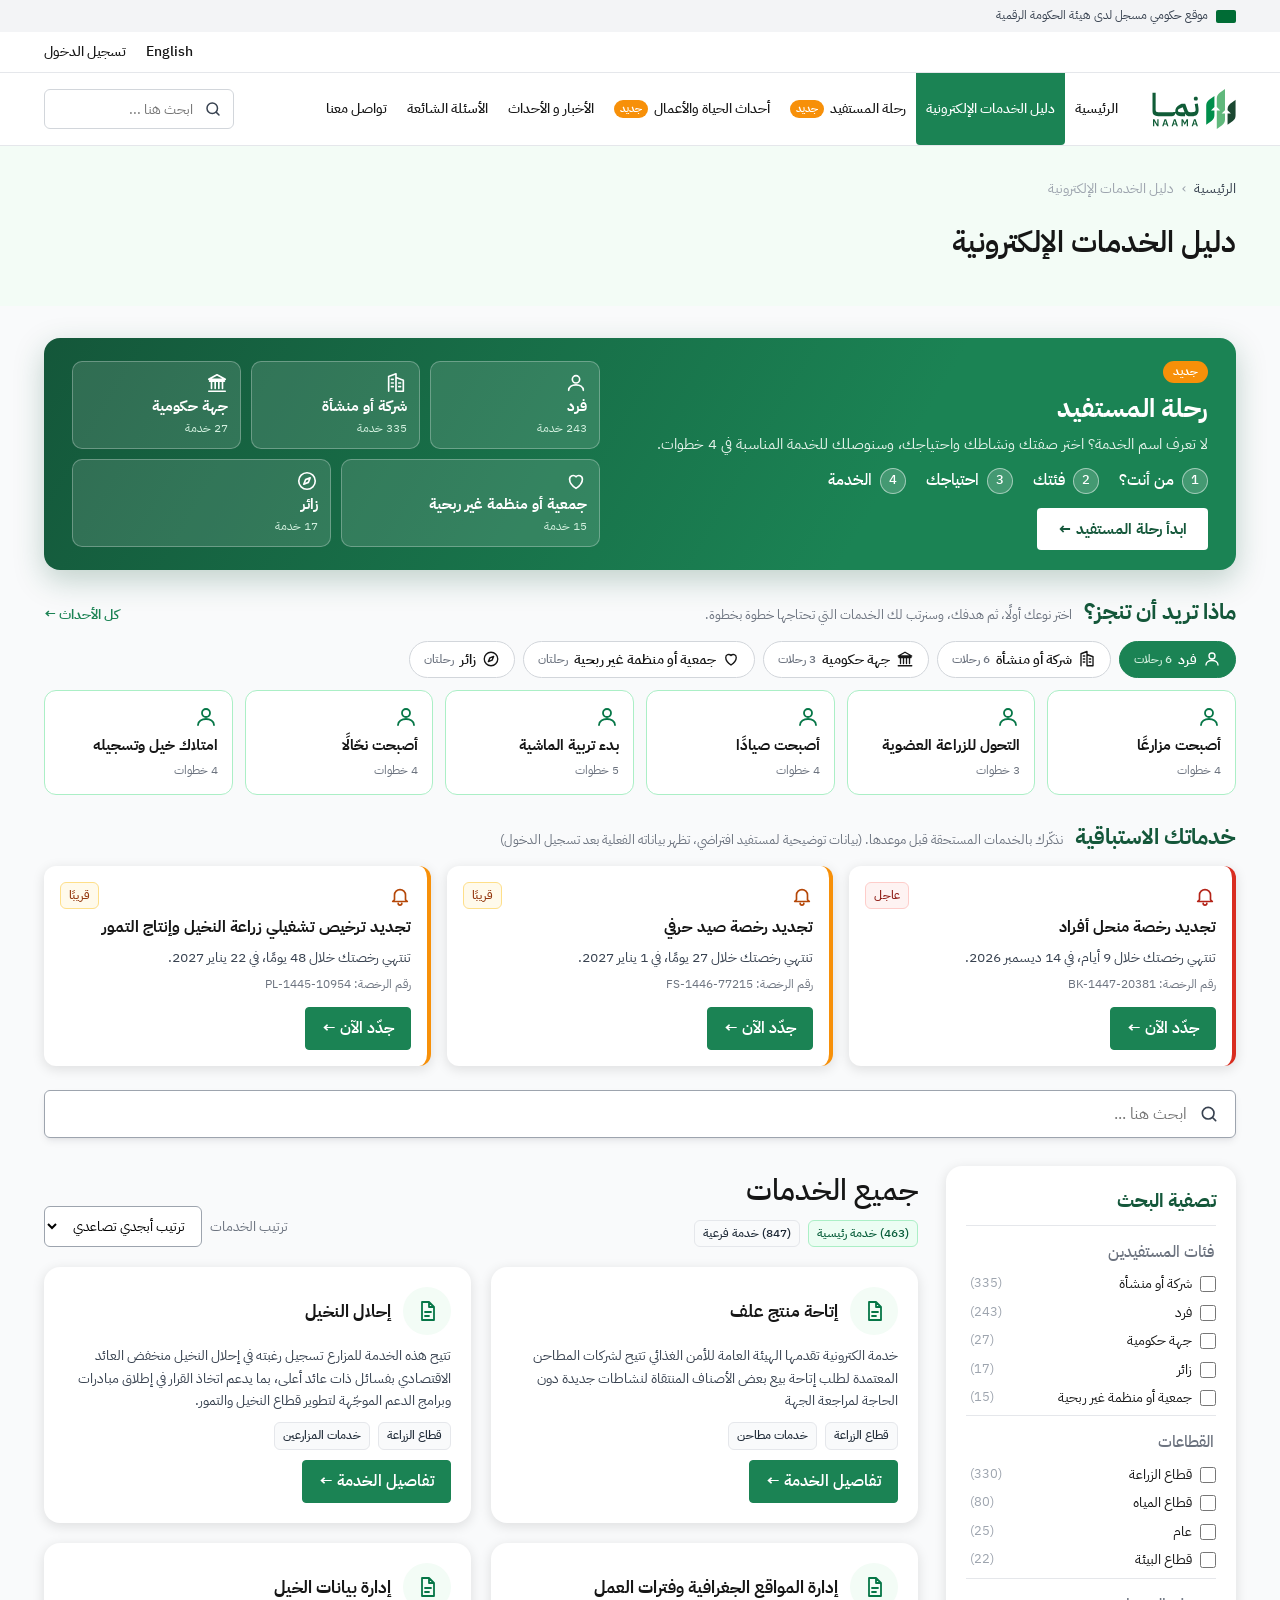
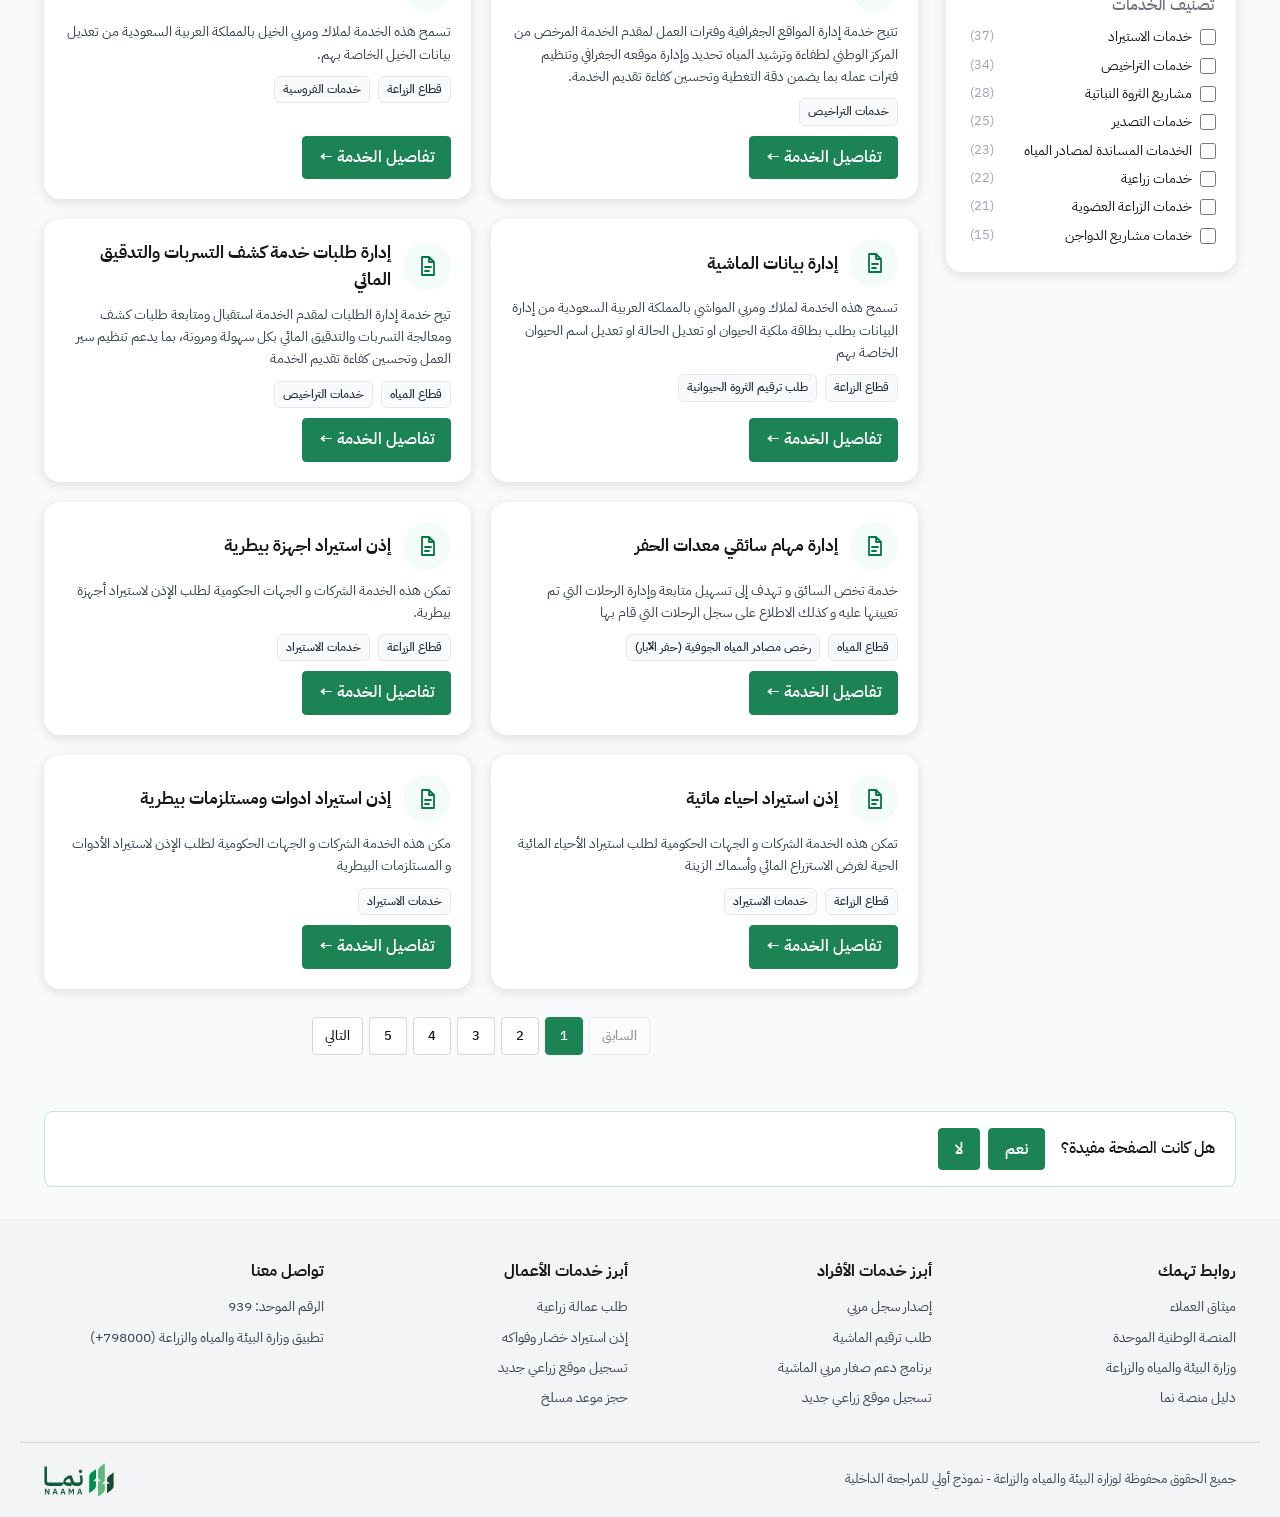
==== commit dd707695: "feat: choose beneficiary type before life events and show richer step data Add 19 life events across" ====
--- a/journeys/prototype/index.html
+++ b/journeys/prototype/index.html
@@ -43,9 +43,10 @@
     <section class="life-events" aria-labelledby="life-events-title">
       <div class="proactive-head">
         <h2 id="life-events-title">ماذا تريد أن تنجز؟</h2>
-        <span class="hint">اختر هدفك وسنرتب لك الخدمات التي تحتاجها خطوة بخطوة.</span>
+        <span class="hint">اختر نوعك أولًا، ثم هدفك، وسنرتب لك الخدمات التي تحتاجها خطوة بخطوة.</span>
         <a class="link-button see-all" href="events.html">كل الأحداث ←</a>
       </div>
+      <div id="life-event-types" class="type-tabs" role="group" aria-label="نوع المستفيد"></div>
       <nav id="life-events-list" class="life-events-list" aria-label="أحداث الحياة والأعمال"></nav>
     </section>
 
--- a/journeys/prototype/styles.css
+++ b/journeys/prototype/styles.css
@@ -273,7 +273,31 @@
 .life-event-chip svg { width: 24px; height: 24px; fill: none; stroke: var(--primary-icon); stroke-width: 1.8; stroke-linecap: round; stroke-linejoin: round; }
 .life-event-chip .title { font-weight: 700; font-size: 15px; }
 .life-event-chip .count { font-size: 12px; color: var(--text-secondary); }
-.events-grid { grid-template-columns: repeat(auto-fill, minmax(260px, 1fr)); }
+.type-tabs { display: flex; flex-wrap: wrap; gap: 8px; margin-bottom: 12px; }
+.type-tab {
+  display: inline-flex; align-items: center; gap: 6px; padding: 7px 14px; border-radius: 20px; cursor: pointer;
+  border: 1px solid var(--neutral-300); background: #fff; color: var(--text-default); font-size: 14px; font-weight: 600;
+}
+.type-tab svg { width: 18px; height: 18px; fill: none; stroke: currentColor; stroke-width: 1.8; stroke-linecap: round; stroke-linejoin: round; }
+.type-tab .count { font-size: 12px; font-weight: 500; color: var(--text-secondary); }
+.type-tab:hover { border-color: var(--primary); color: var(--primary); }
+.type-tab[aria-pressed="true"] { background: var(--primary); border-color: var(--primary); color: #fff; }
+.type-tab[aria-pressed="true"] .count { color: #d3f0df; }
+.events-grid { grid-template-columns: repeat(auto-fill, minmax(260px, 1fr)); margin-bottom: 24px; }
+.event-stats { display: grid; grid-template-columns: repeat(auto-fit, minmax(150px, 1fr)); gap: 12px; max-width: 920px; margin-bottom: 20px; }
+.event-stat {
+  display: flex; flex-direction: column; gap: 2px; padding: 12px 14px; border-radius: 12px;
+  background: #fff; border: 1px solid var(--success-200);
+}
+.event-stat strong { font-size: 20px; color: var(--primary-dark); }
+.event-stat span { font-size: 13px; color: var(--text-secondary); }
+.step-details {
+  display: grid; grid-template-columns: repeat(2, minmax(0, 1fr)); gap: 6px 16px; padding: 10px 12px;
+  border-radius: 8px; background: var(--neutral-25); border: 1px solid var(--neutral-200); font-size: 13px;
+}
+.step-detail { display: flex; flex-direction: column; }
+.step-detail-label { font-weight: 600; color: var(--text-secondary); font-size: 12px; }
+@media (max-width: 760px) { .step-details { grid-template-columns: 1fr; } }
 .event-summary { font-size: 14px; color: var(--text-paragraph); }
 
 .event-progress { display: grid; gap: 8px; max-width: 920px; margin-bottom: 24px; font-weight: 600; color: var(--primary-dark); }
@@ -391,6 +415,11 @@
   .header-search { display: none; }
 }
 
+/* على الشاشات المتوسطة تبقى روابط صفحات النموذج فقط، وتُخفى روابط موقع نما الخارجية. */
+@media (max-width: 1100px) {
+  .main-nav a.nav-external { display: none; }
+}
+
 @media (max-width: 760px) {
   .header-inner { flex-wrap: wrap; }
   .main-nav a:not(.active) { display: none; }
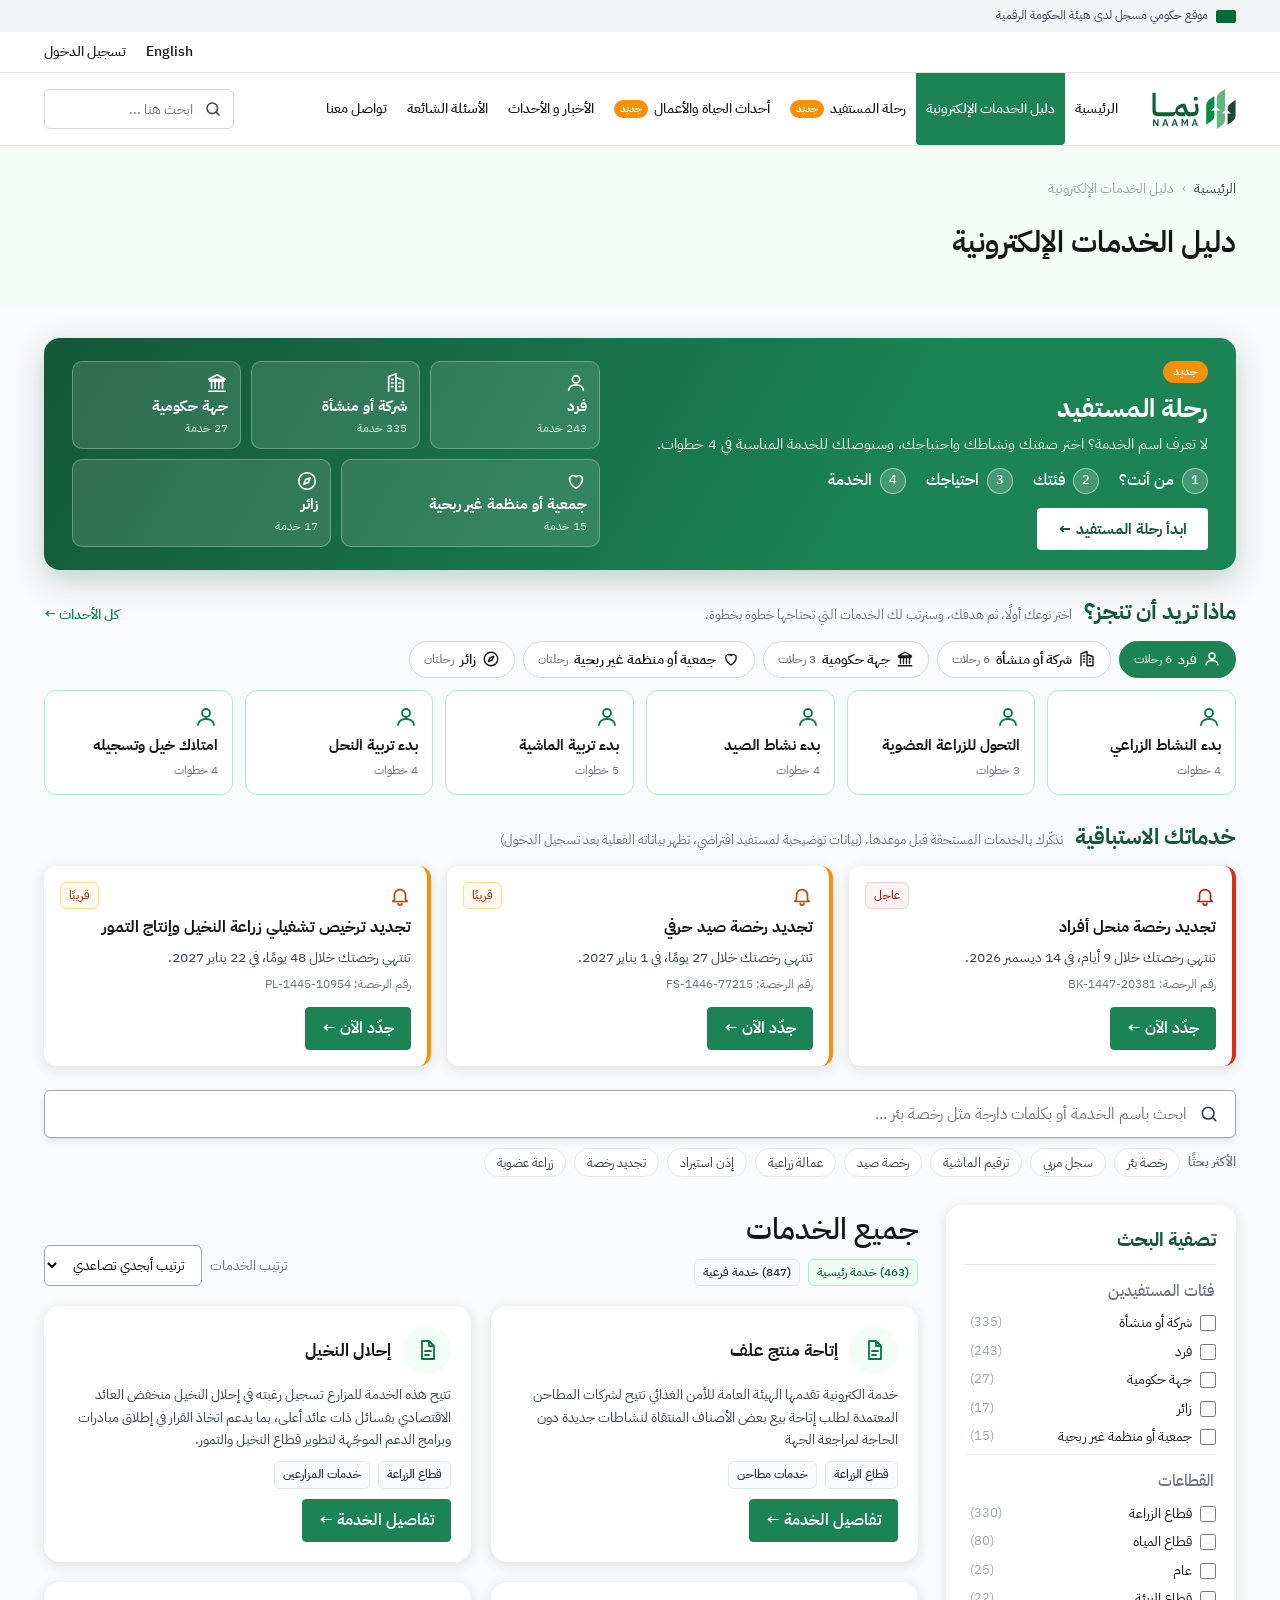
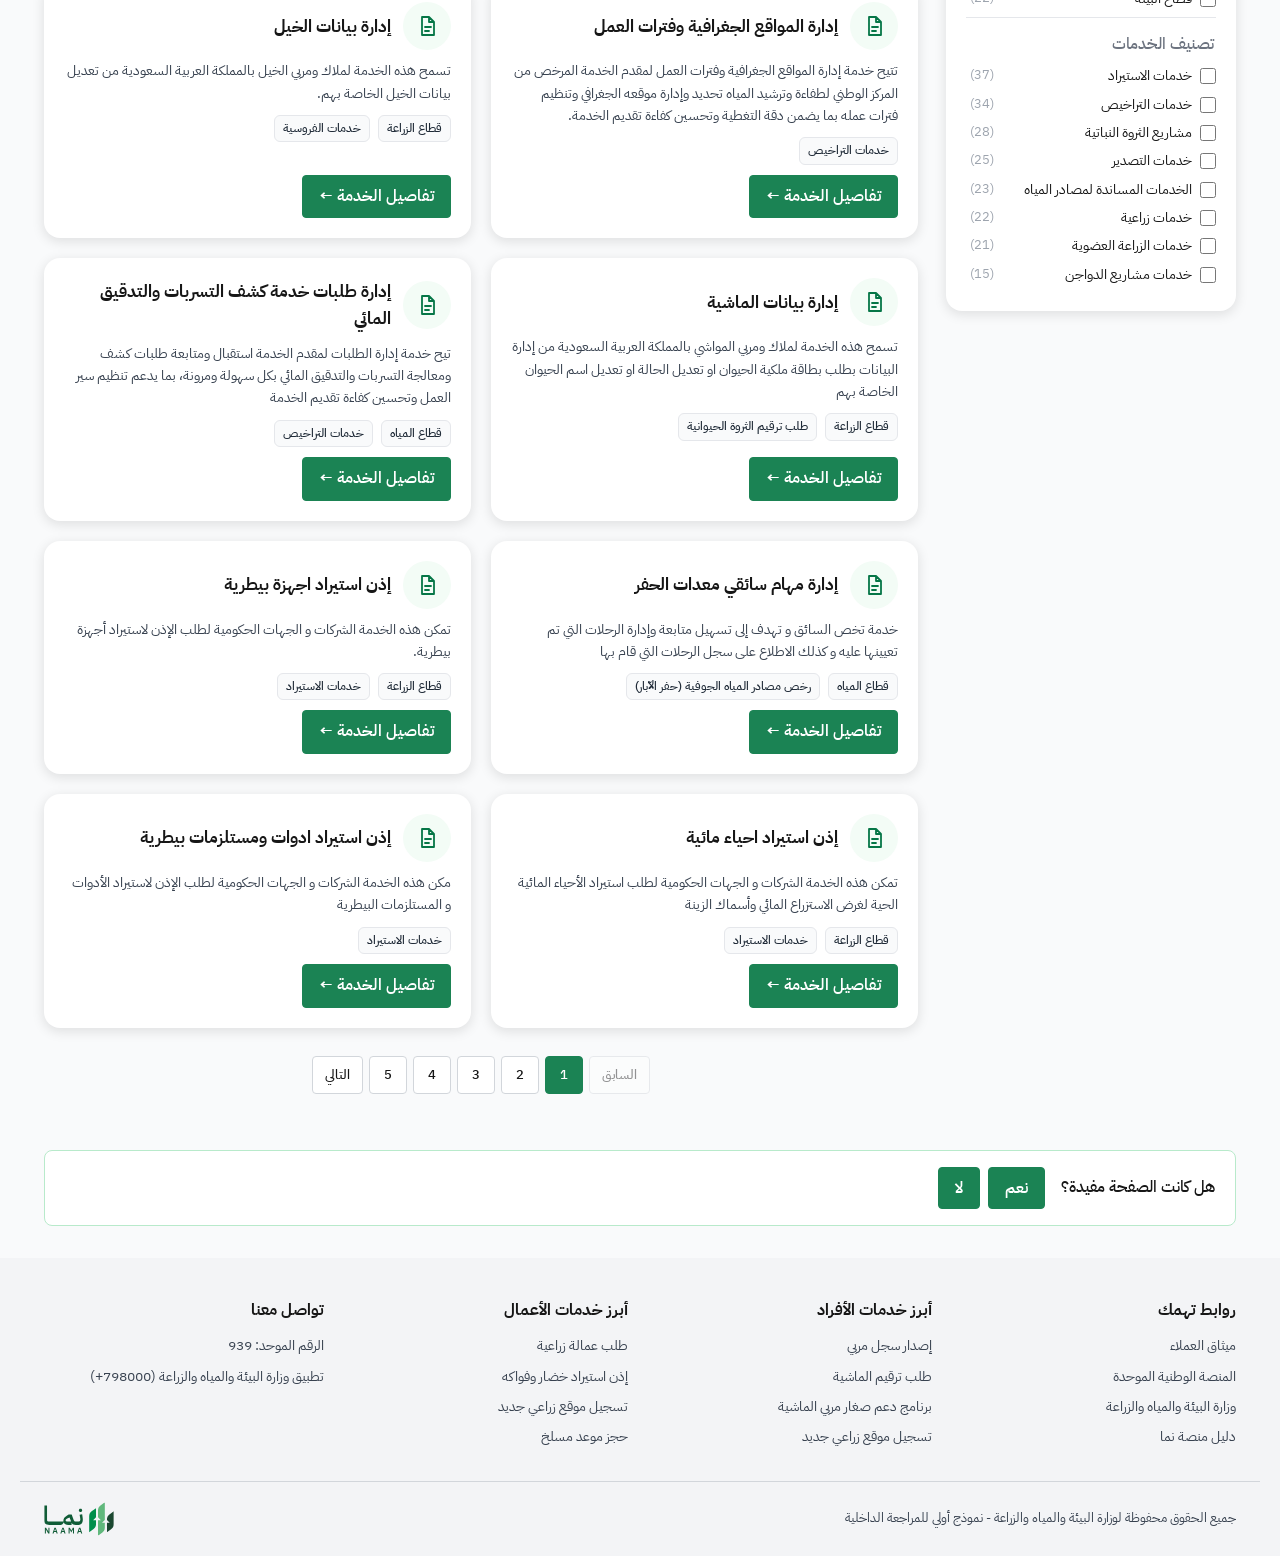
==== commit d79ee841: "feat: guide ineligible users to next services and add smarter search Replace the eligibility dead-en" ====
--- a/journeys/prototype/index.html
+++ b/journeys/prototype/index.html
@@ -62,8 +62,9 @@
       <svg class="search-icon" viewBox="0 0 24 24" aria-hidden="true">
         <circle cx="11" cy="11" r="7"></circle><path d="M20 20l-3.5-3.5"></path>
       </svg>
-      <input id="guide-search" type="search" autocomplete="off" placeholder="ابحث هنا ..." aria-label="ابحث في الخدمات">
+      <input id="guide-search" type="search" autocomplete="off" placeholder="ابحث باسم الخدمة أو بكلمات دارجة مثل رخصة بئر ..." aria-label="ابحث في الخدمات">
     </div>
+    <div id="search-suggestions" class="search-suggestions" aria-label="الأكثر بحثًا"></div>
 
     <div class="guide-layout">
       <aside class="filters" aria-labelledby="filters-title">
@@ -100,6 +101,7 @@
   <script src="dom.js"></script>
   <script src="data.js"></script>
   <script src="life-events.js"></script>
+  <script src="search.js"></script>
   <script src="guide.js"></script>
 </body>
 </html>
--- a/journeys/prototype/styles.css
+++ b/journeys/prototype/styles.css
@@ -96,6 +96,19 @@
 }
 .search-summary { margin: 10px 0 0; color: var(--text-secondary); font-size: 14px; }
 .search-summary:empty { display: none; }
+.search-suggestions {
+  display: flex; flex-wrap: wrap; align-items: center; gap: 8px; margin-top: 10px;
+}
+.search-suggestions[hidden] { display: none; }
+.search-suggestions-label { font-size: 13px; color: var(--text-secondary); font-weight: 600; }
+.search-chip {
+  border: 1px solid var(--neutral-200); background: #fff; color: var(--text-paragraph);
+  border-radius: 999px; padding: 4px 12px; font-size: 13px; cursor: pointer;
+}
+.search-chip:hover, .search-chip:focus-visible {
+  border-color: var(--primary); color: var(--primary-dark); background: var(--primary-50);
+}
+.empty .search-suggestions { justify-content: center; margin-top: 14px; }
 
 .toolbar { display: flex; justify-content: flex-end; align-items: center; margin: 20px 0 24px; }
 
@@ -181,7 +194,7 @@
 
 /* ---------- نافذة الأهلية والرسوم ---------- */
 .modal {
-  width: min(640px, calc(100% - 32px)); max-height: calc(100vh - 48px); padding: 0; border: none;
+  width: min(640px, calc(100% - 32px)); max-height: calc(100vh - 48px); overflow-y: auto; padding: 0; border: none;
   border-radius: 16px; box-shadow: var(--card-shadow); font-family: var(--font); color: var(--text-default);
 }
 .modal::backdrop { background: rgba(31, 42, 55, .55); }
@@ -219,6 +232,14 @@
 .result-box.success .btn { align-self: flex-start; }
 .result-box.error { background: #fef3f2; border-color: #fecdca; color: #912018; }
 .result-box.error ul { padding-inline-start: 20px; }
+.result-box.next-steps { background: #fffaeb; border-color: #fedf89; color: #7a2e0e; }
+.next-steps-list { list-style: none; padding: 0; margin: 4px 0 0; display: grid; gap: 10px; }
+.next-step {
+  display: flex; flex-direction: column; gap: 8px; padding: 12px;
+  background: #fff; border: 1px solid #fedf89; border-radius: 8px;
+}
+.next-step .btn { align-self: flex-start; }
+.question.failed { border-color: #fedf89; background: #fffcf5; }
 .fixed-message { font-weight: 700; }
 
 /* ---------- نتائج البحث وحالات أخرى ---------- */
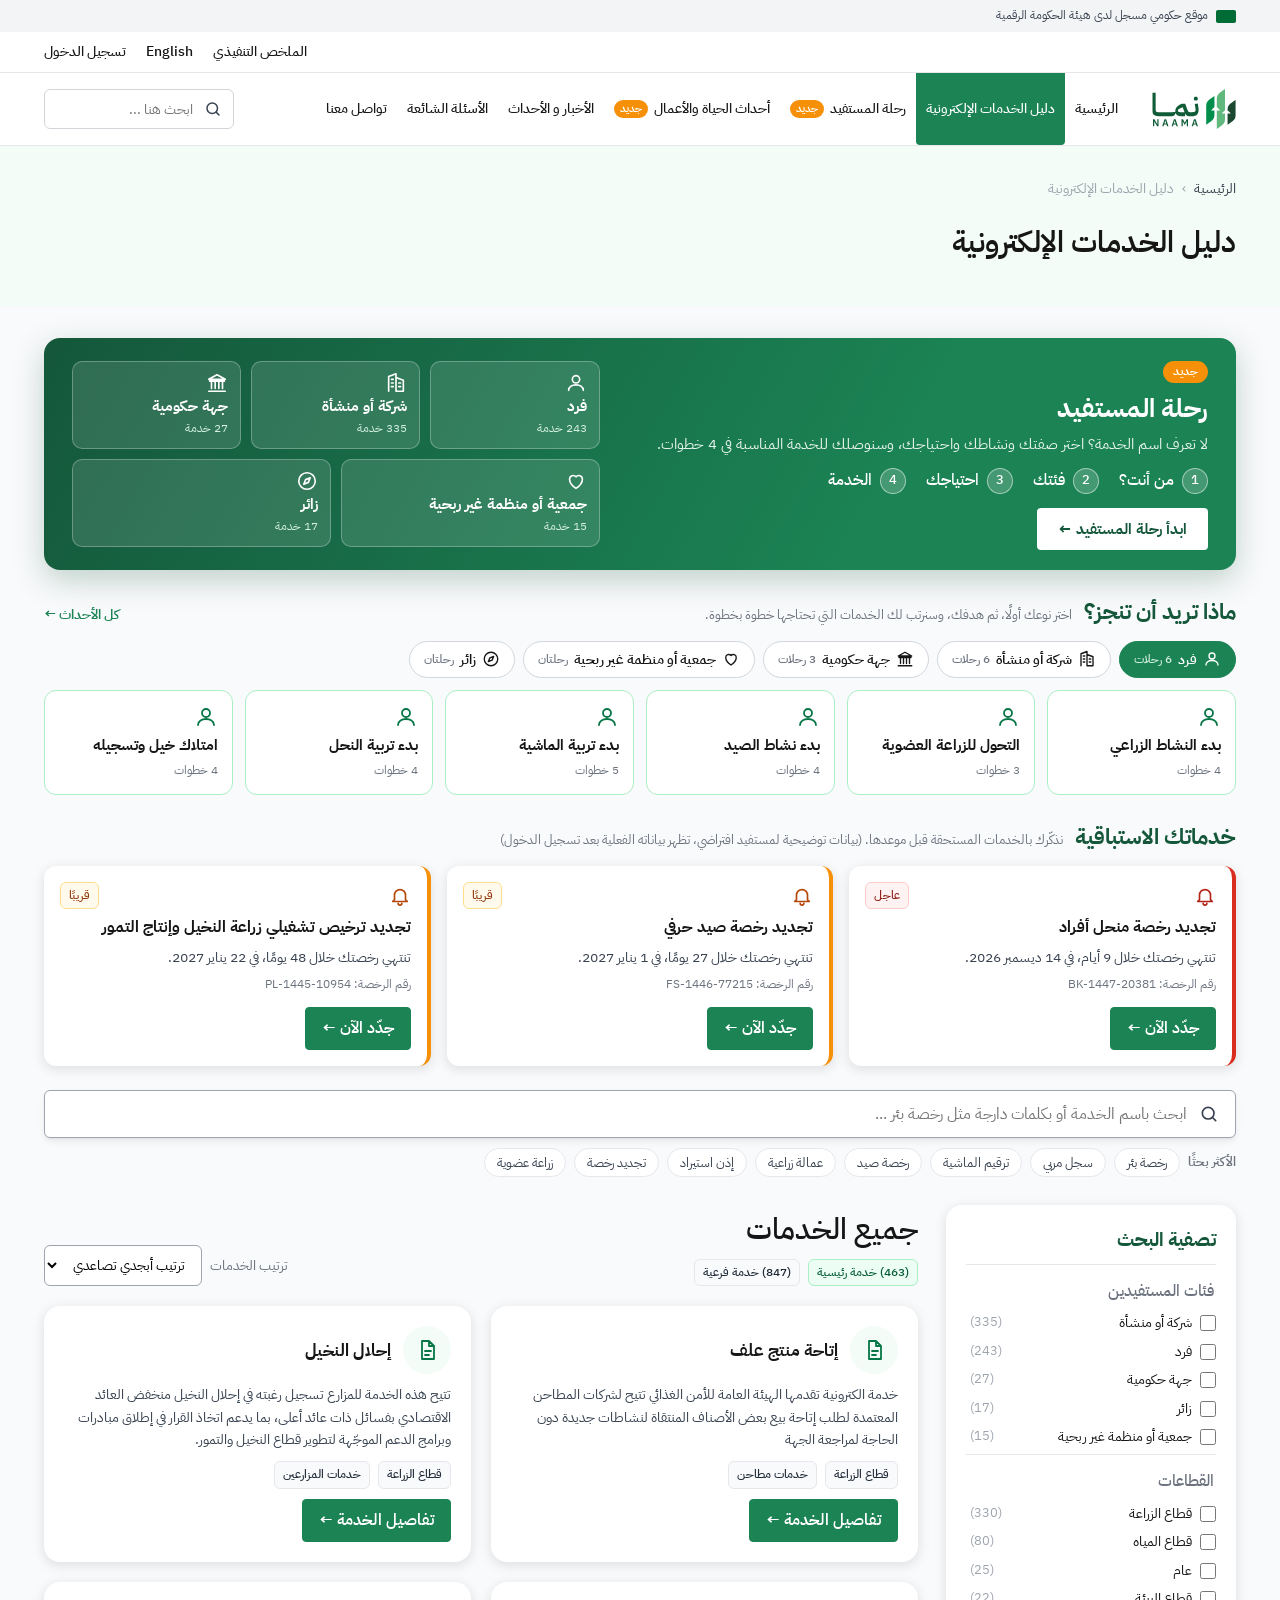
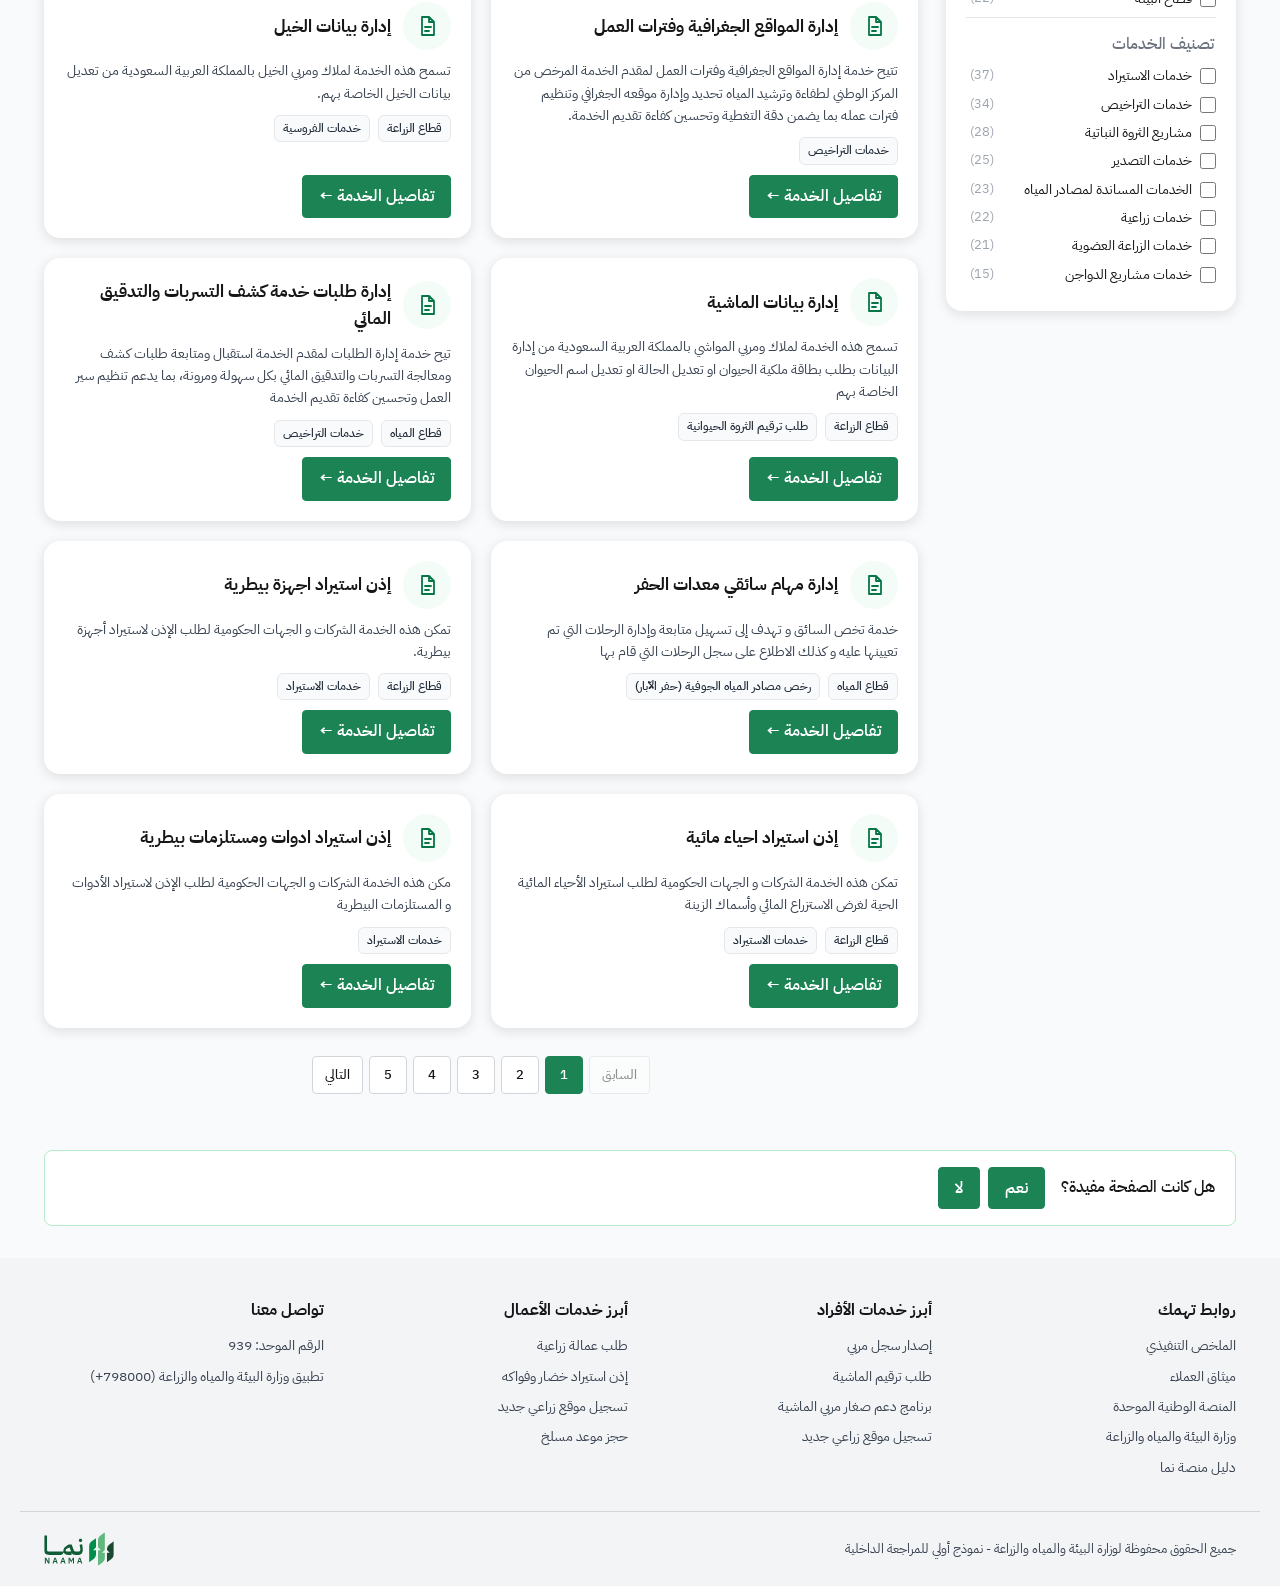
==== commit 8a738064: "feat: add service details page and executive briefing Let beneficiaries read terms, documents, and r" ====
--- a/journeys/prototype/index.html
+++ b/journeys/prototype/index.html
@@ -98,10 +98,10 @@
   <footer id="site-footer" class="site-footer"></footer>
 
   <script src="layout.js"></script>
-  <script src="dom.js"></script>
+  <script src="dom.js?v=1"></script>
   <script src="data.js"></script>
   <script src="life-events.js"></script>
   <script src="search.js"></script>
-  <script src="guide.js"></script>
+  <script src="guide.js?v=1"></script>
 </body>
 </html>
--- a/journeys/prototype/styles.css
+++ b/journeys/prototype/styles.css
@@ -45,6 +45,7 @@
 .top-bar-inner { display: flex; justify-content: flex-end; gap: 20px; min-height: 40px; align-items: center; }
 .top-bar a { color: var(--text-default); text-decoration: none; font-weight: 500; }
 .top-bar a:hover { color: var(--primary); }
+.top-bar a[aria-current="page"] { color: var(--primary); font-weight: 700; }
 .site-header { background: #fff; border-bottom: 1px solid var(--neutral-200); }
 .header-inner { display: flex; align-items: stretch; gap: 24px; min-height: 72px; }
 .nav-new {
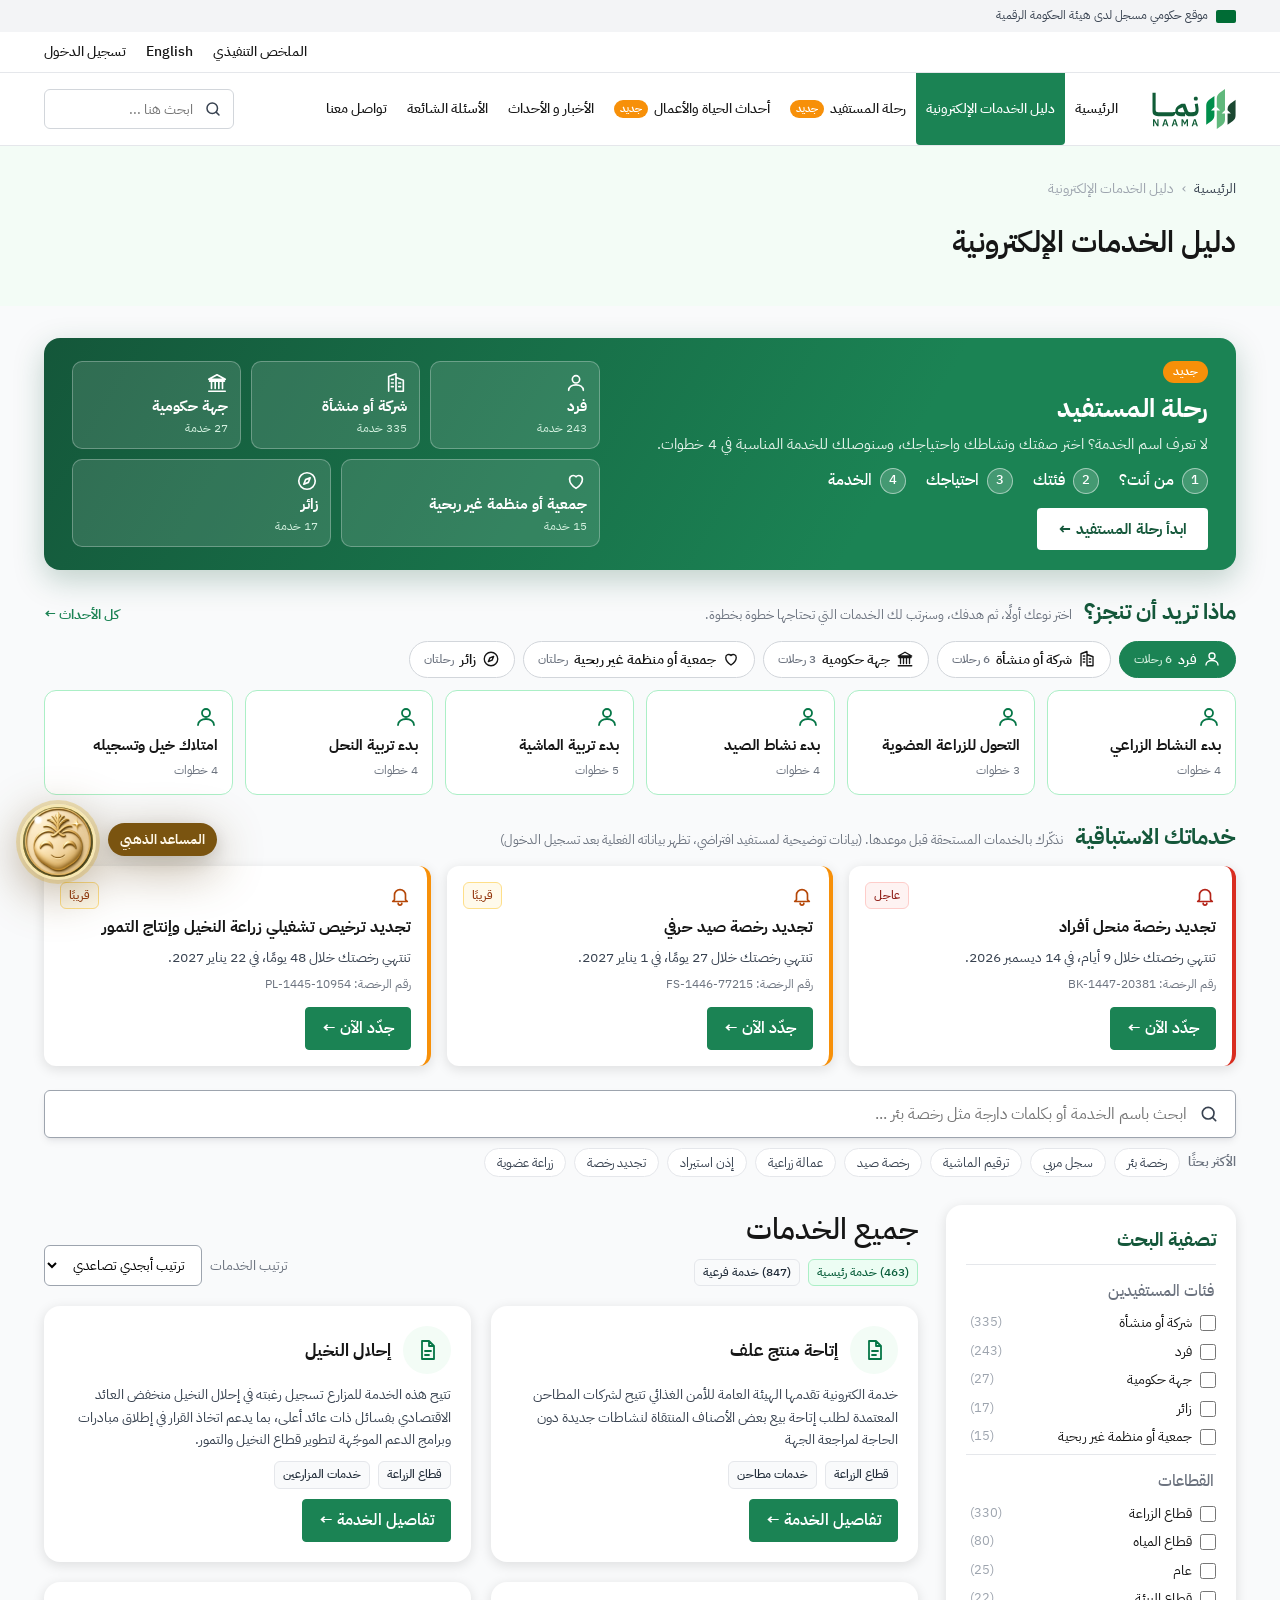
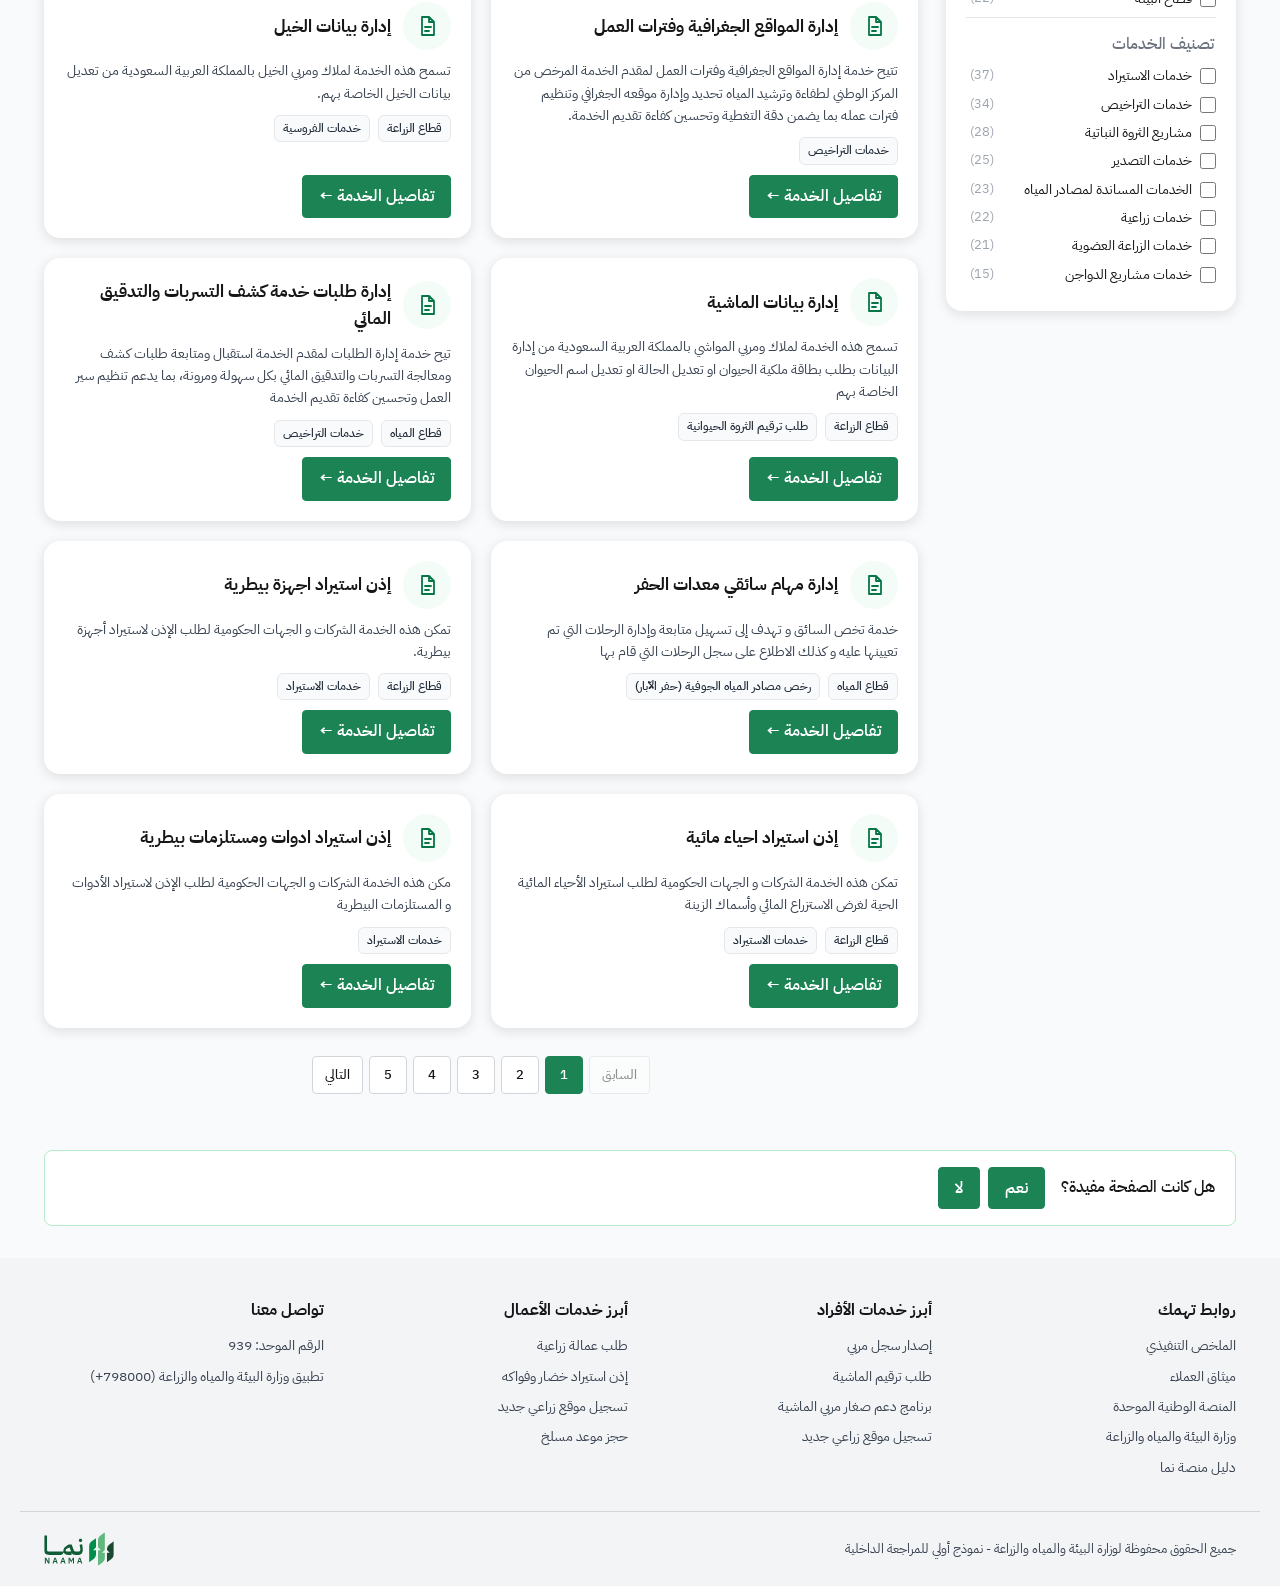
==== commit 1e5425a3: "feat: guide with Golden Naama Assistant instead of search hits Replace catalog-style assistant answe" ====
--- a/journeys/prototype/index.html
+++ b/journeys/prototype/index.html
@@ -103,5 +103,6 @@
   <script src="life-events.js"></script>
   <script src="search.js"></script>
   <script src="guide.js?v=1"></script>
+  <script src="assistant.js"></script>
 </body>
 </html>
